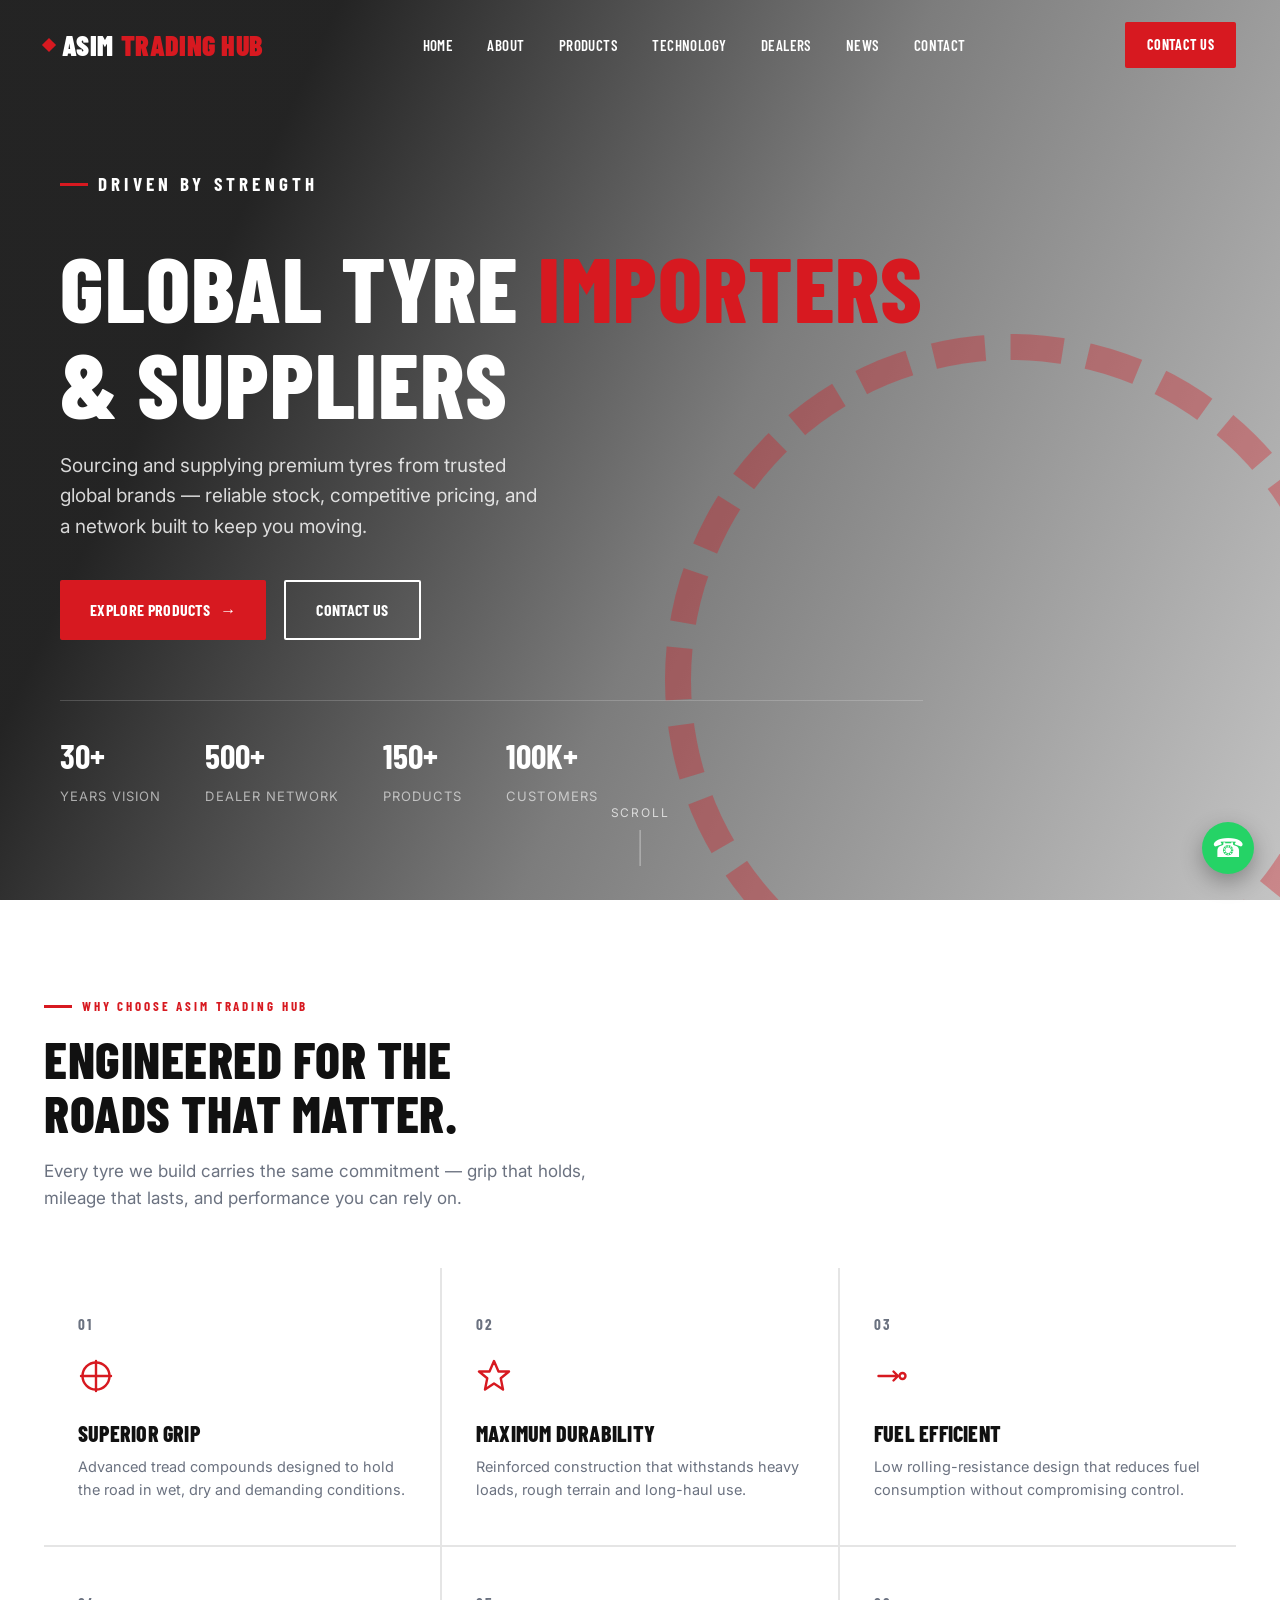
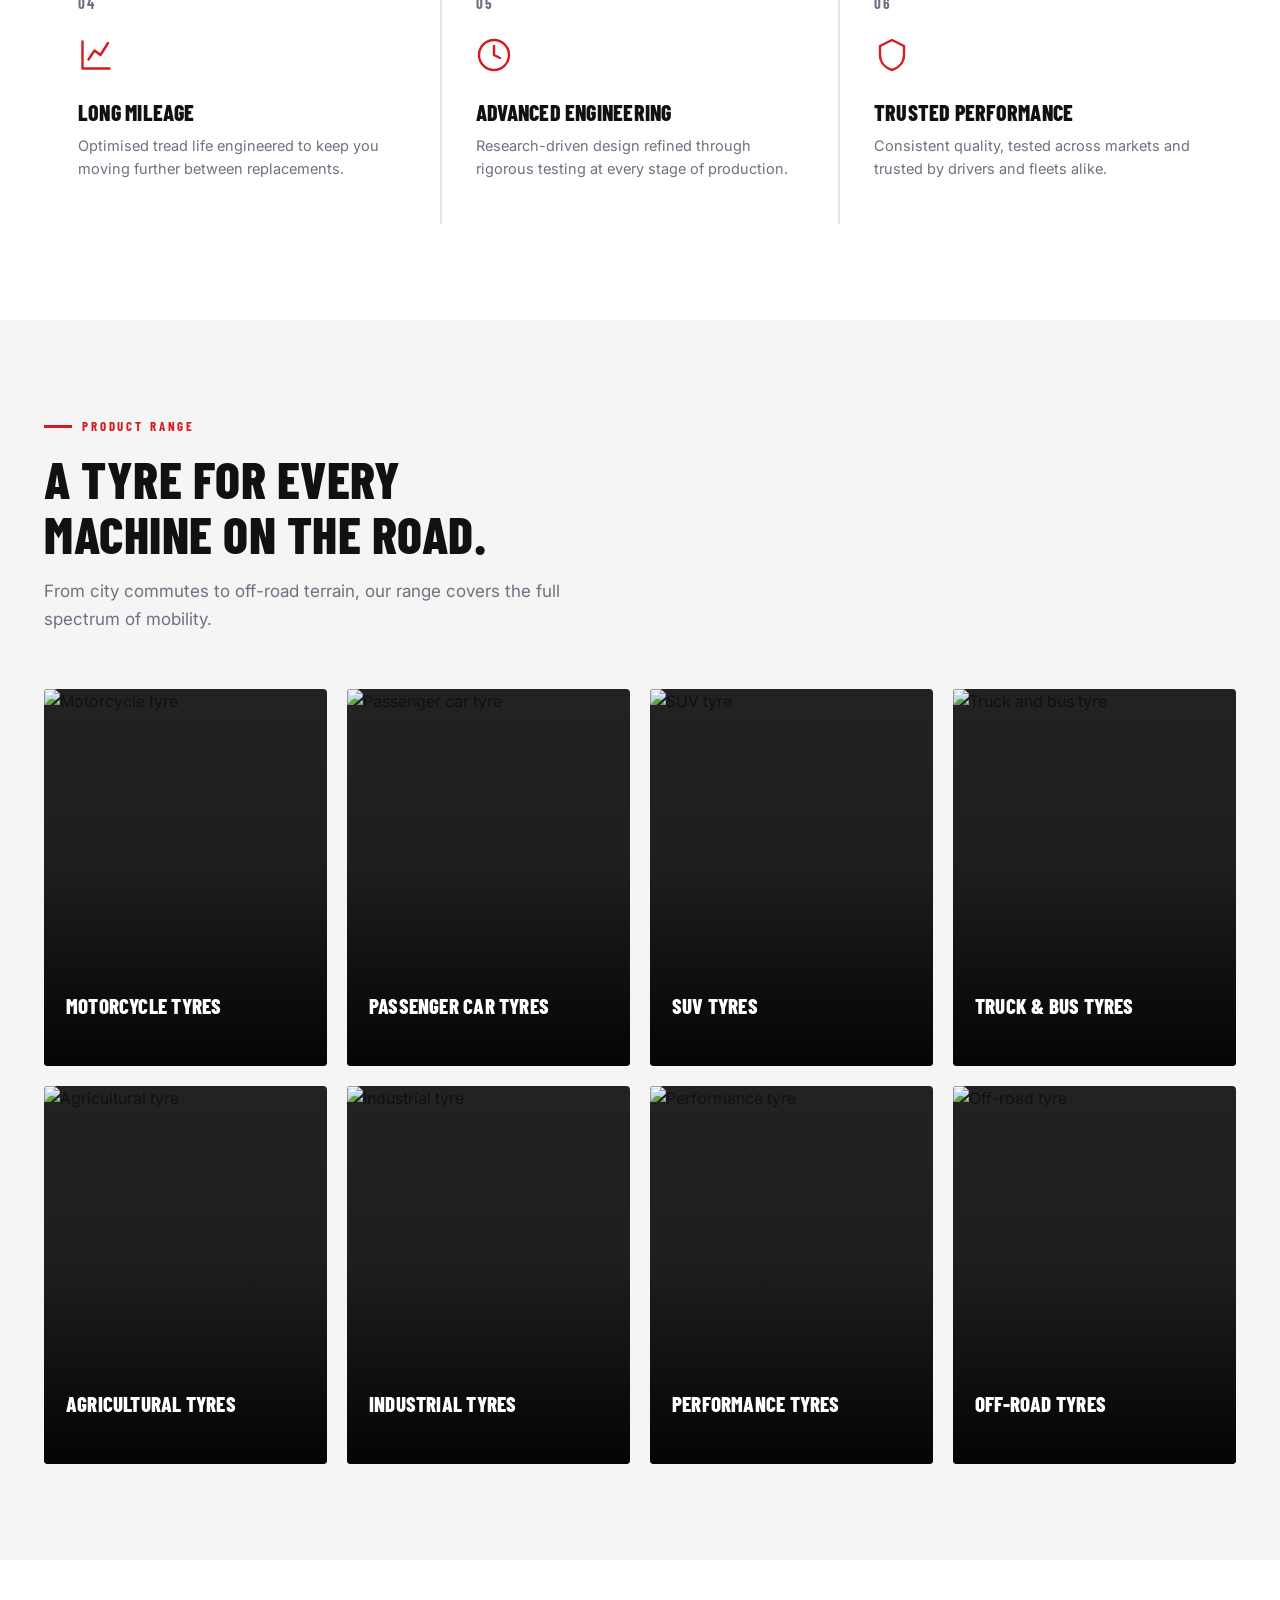
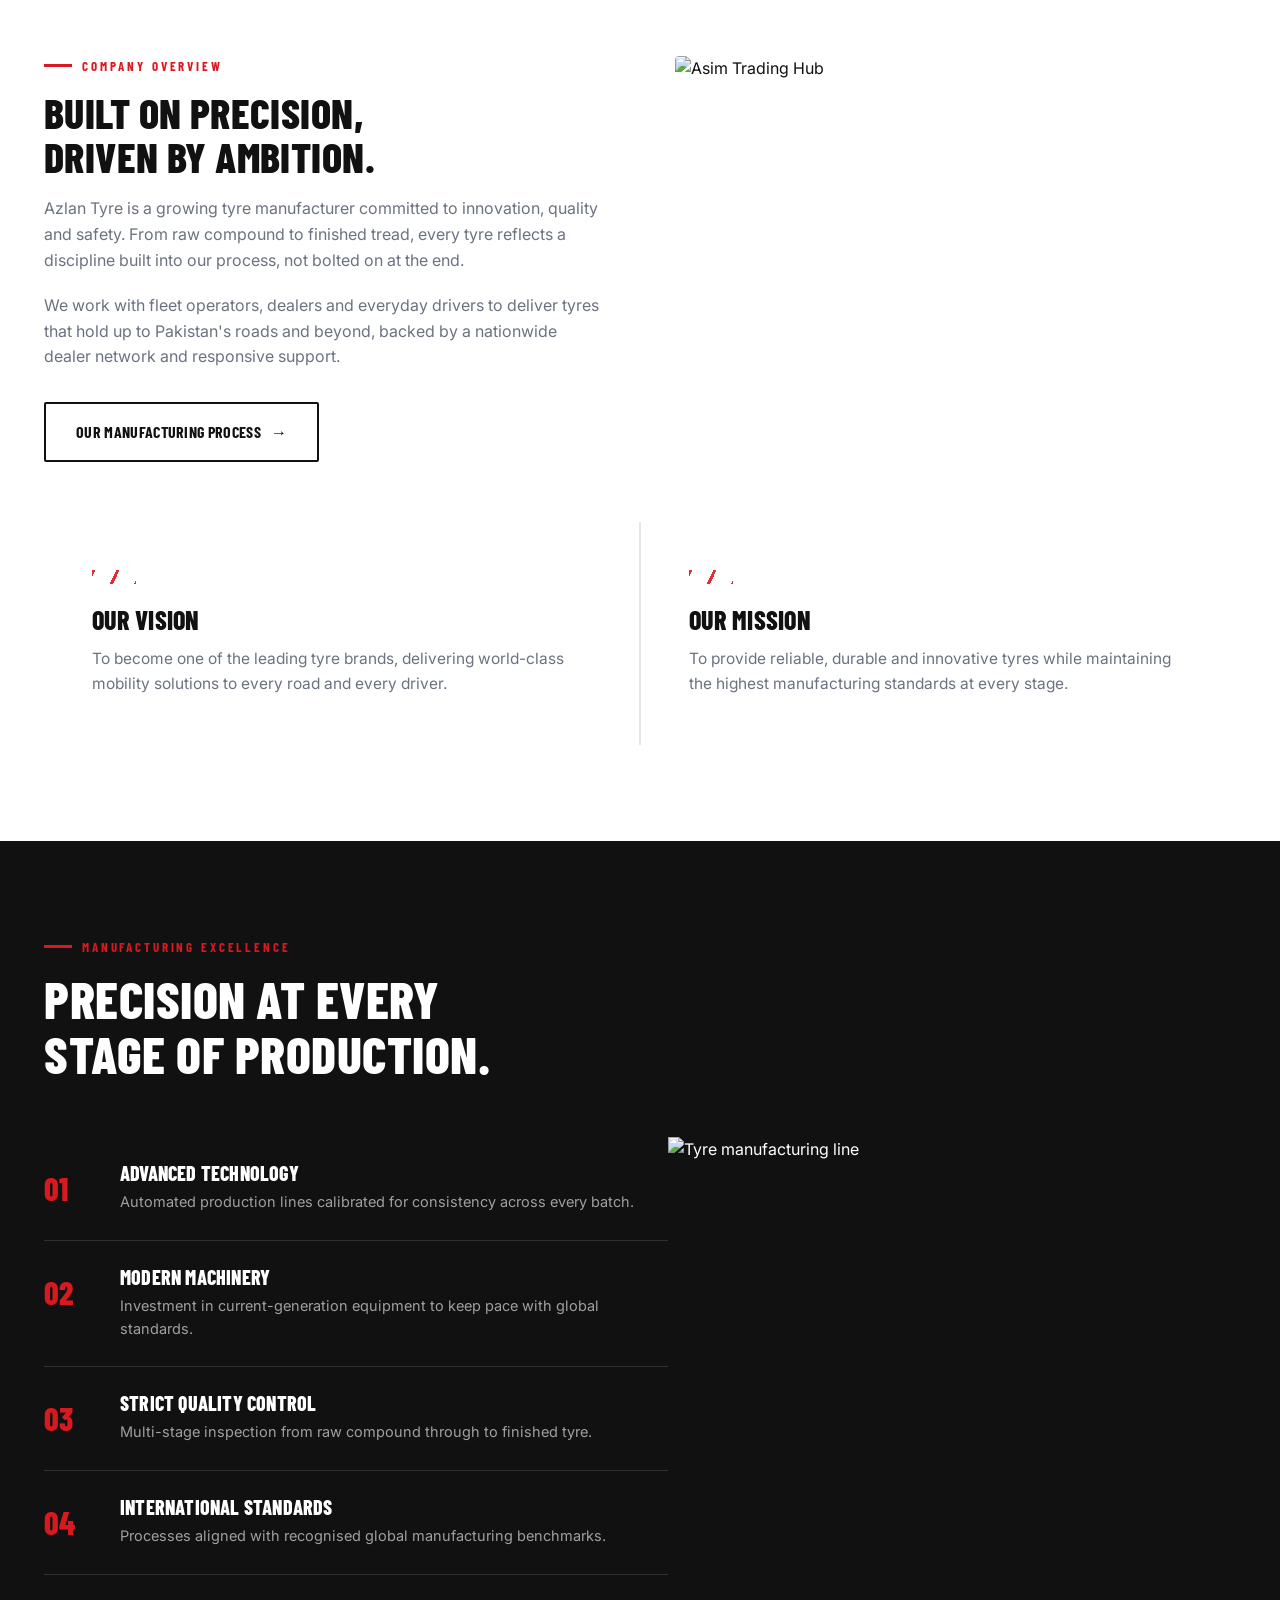
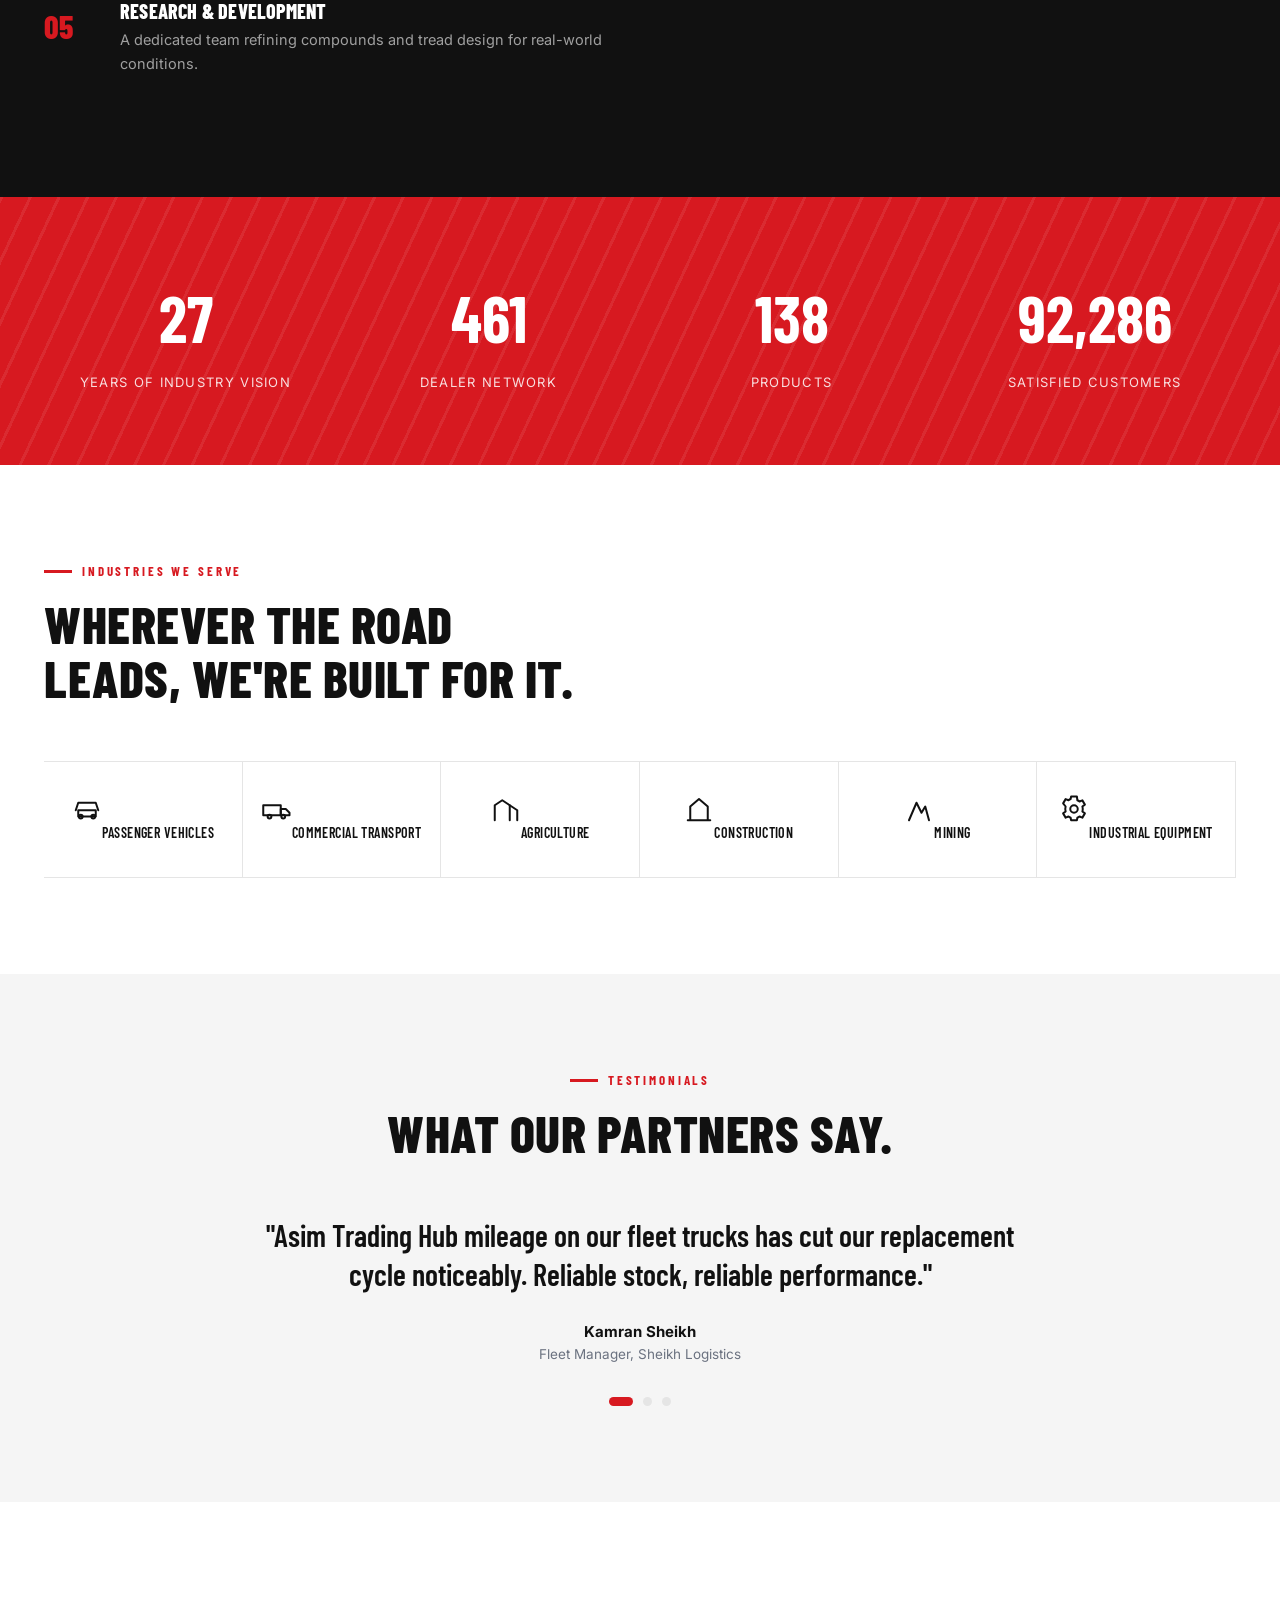
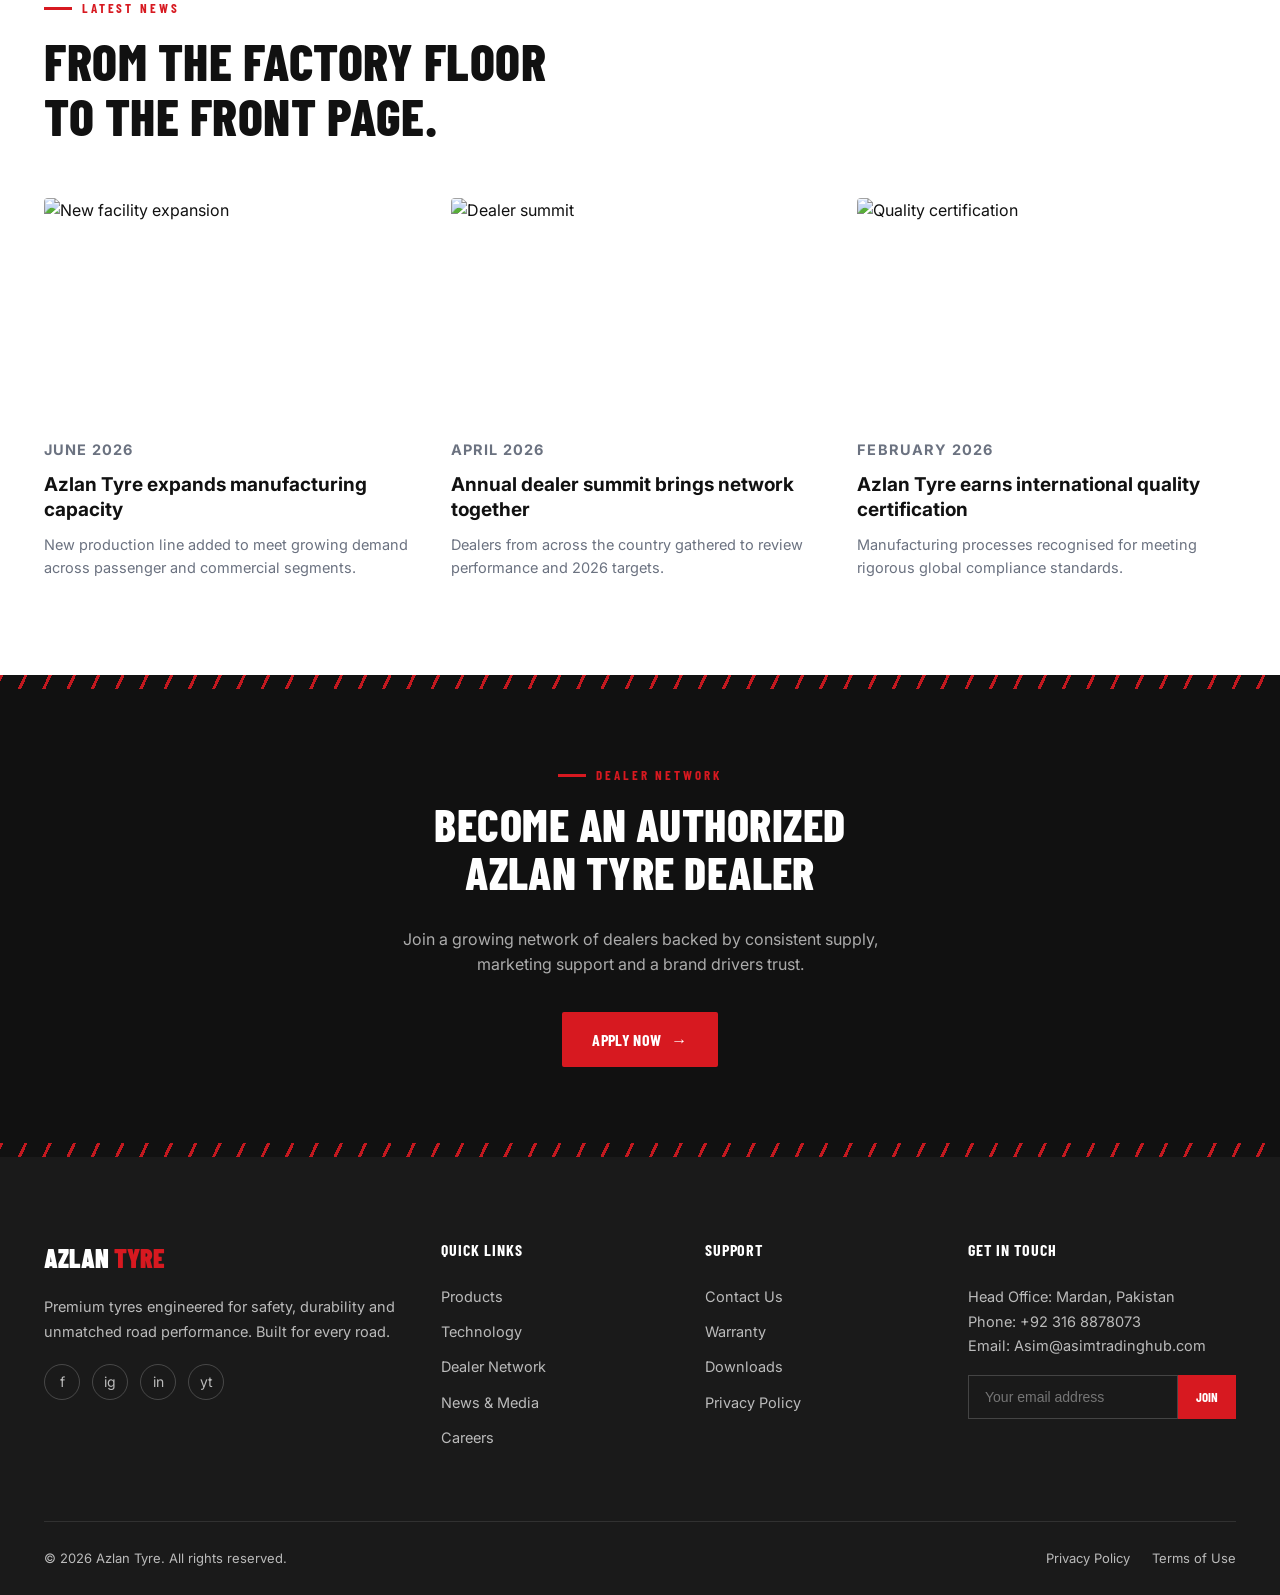
==== index.html @ 4518db7c "Add files via upload" ====
<!DOCTYPE html>
<html lang="en">
<head>
<meta charset="UTF-8">
<meta name="viewport" content="width=device-width, initial-scale=1.0">
<title>Asim Trading Hub| Driven by Strength</title>
<link rel="icon" href="data:image/svg+xml,<svg xmlns='http://www.w3.org/2000/svg' viewBox='0 0 100 100'><rect x='25' y='25' width='50' height='50' fill='%23D71920' transform='rotate(45 50 50)'/></svg>">
<meta name="description" content="Azlan Tyre — premium tyres engineered for safety, durability and unmatched road performance. Motorcycle, passenger car, SUV, truck, agricultural and industrial tyres, manufactured to international standards.">
<link rel="preconnect" href="https://fonts.googleapis.com">
<link rel="preconnect" href="https://fonts.gstatic.com" crossorigin>
<link href="https://fonts.googleapis.com/css2?family=Barlow+Condensed:wght@500;600;700;800;900&family=Inter:wght@400;500;600;700&display=swap" rel="stylesheet">
<link rel="stylesheet" href="style.css">
</head>
<body>

<!-- ================= HEADER ================= -->
<header id="site-header">
  <div class="container nav-inner">
    <a href="#home" class="logo"><span class="mark"></span>ASIM<span> TRADING HUB</span></a>
    <nav class="main-links" id="main-nav">
      <a href="#home">Home</a>
      <a href="#about">About</a>
      <a href="#products">Products</a>
      <a href="#technology">Technology</a>
      <a href="#dealers">Dealers</a>
      <a href="#news">News</a>
      <a href="contact.html">Contact</a>
    </nav>
    <div class="nav-cta">
      <a href="contact.html" class="btn btn-primary hide-mobile" style="padding:12px 22px;font-size:14px;">Contact Us</a>
      <div class="mobile-toggle" id="mobile-toggle"><span></span><span></span><span></span></div>
    </div>
  </div>
</header>

<!-- ================= HERO ================= -->
<section class="hero" id="home">
  <div class="container hero-content">
    <p class="eyebrow">Driven by Strength</p>
    <h1>Global Tyre <em>Importers</em><br>& Suppliers</h1>
    <p>Sourcing and supplying premium tyres from trusted global brands — reliable stock, competitive pricing, and a network built to keep you moving.</p>
    <div class="hero-btns">
      <a href="#products" class="btn btn-primary">Explore Products <span class="btn-arrow">→</span></a>
      <a href="contact.html" class="btn btn-outline">Contact Us</a>
    </div>
    <div class="hero-stats">
      <div class="hero-stat"><b>30+</b><span>Years Vision</span></div>
      <div class="hero-stat"><b>500+</b><span>Dealer Network</span></div>
      <div class="hero-stat"><b>150+</b><span>Products</span></div>
      <div class="hero-stat"><b>100K+</b><span>Customers</span></div>
    </div>
  </div>
  <div class="scroll-cue">Scroll</div>
</section>

<!-- ================= WHY CHOOSE ================= -->
<section class="section-pad" id="why">
  <div class="container">
    <p class="eyebrow">Why Choose Asim Trading Hub</p>
    <h2 class="section-title">Engineered for the<br>roads that matter.</h2>
    <p class="section-sub">Every tyre we build carries the same commitment — grip that holds, mileage that lasts, and performance you can rely on.</p>
    <div class="feature-grid">
      <div class="feature-card">
        <span class="feature-num">01</span>
        <svg viewBox="0 0 24 24" fill="none" stroke-width="1.6" stroke-linecap="round" stroke-linejoin="round"><path d="M12 2v20M2 12h20"/><circle cx="12" cy="12" r="9"/></svg>
        <h3>Superior Grip</h3>
        <p>Advanced tread compounds designed to hold the road in wet, dry and demanding conditions.</p>
      </div>
      <div class="feature-card">
        <span class="feature-num">02</span>
        <svg viewBox="0 0 24 24" fill="none" stroke-width="1.6" stroke-linecap="round" stroke-linejoin="round"><path d="M12 2l3 7h7l-5.5 4.5L18 21l-6-4-6 4 1.5-7.5L2 9h7z"/></svg>
        <h3>Maximum Durability</h3>
        <p>Reinforced construction that withstands heavy loads, rough terrain and long-haul use.</p>
      </div>
      <div class="feature-card">
        <span class="feature-num">03</span>
        <svg viewBox="0 0 24 24" fill="none" stroke-width="1.6" stroke-linecap="round" stroke-linejoin="round"><path d="M3 12h13l-3-3m3 3l-3 3"/><circle cx="19" cy="12" r="2"/></svg>
        <h3>Fuel Efficient</h3>
        <p>Low rolling-resistance design that reduces fuel consumption without compromising control.</p>
      </div>
      <div class="feature-card">
        <span class="feature-num">04</span>
        <svg viewBox="0 0 24 24" fill="none" stroke-width="1.6" stroke-linecap="round" stroke-linejoin="round"><path d="M3 3v18h18"/><path d="M7 15l4-6 4 3 5-8"/></svg>
        <h3>Long Mileage</h3>
        <p>Optimised tread life engineered to keep you moving further between replacements.</p>
      </div>
      <div class="feature-card">
        <span class="feature-num">05</span>
        <svg viewBox="0 0 24 24" fill="none" stroke-width="1.6" stroke-linecap="round" stroke-linejoin="round"><path d="M12 2a10 10 0 100 20 10 10 0 000-20z"/><path d="M12 6v6l4 2"/></svg>
        <h3>Advanced Engineering</h3>
        <p>Research-driven design refined through rigorous testing at every stage of production.</p>
      </div>
      <div class="feature-card">
        <span class="feature-num">06</span>
        <svg viewBox="0 0 24 24" fill="none" stroke-width="1.6" stroke-linecap="round" stroke-linejoin="round"><path d="M12 2l8 4v6c0 5-3.5 8.5-8 10-4.5-1.5-8-5-8-10V6z"/></svg>
        <h3>Trusted Performance</h3>
        <p>Consistent quality, tested across markets and trusted by drivers and fleets alike.</p>
      </div>
    </div>
  </div>
</section>

<!-- ================= PRODUCT CATEGORIES ================= -->
<section class="section-pad bg-light" id="products">
  <div class="container">
    <p class="eyebrow">Product Range</p>
    <h2 class="section-title">A tyre for every<br>machine on the road.</h2>
    <p class="section-sub">From city commutes to off-road terrain, our range covers the full spectrum of mobility.</p>
    <div class="cat-scroller">
      <div class="cat-card"><img src="https://images.unsplash.com/photo-1568772585407-9361f9bf3a87?q=80&w=800&auto=format&fit=crop" alt="Motorcycle tyre"><div class="cat-overlay"><h4>Motorcycle Tyres</h4><span class="cat-link">View Range →</span></div></div>
      <div class="cat-card"><img src="https://images.unsplash.com/photo-1449965408869-eaa3f722e40d?q=80&w=800&auto=format&fit=crop" alt="Passenger car tyre"><div class="cat-overlay"><h4>Passenger Car Tyres</h4><span class="cat-link">View Range →</span></div></div>
      <div class="cat-card"><img src="https://images.unsplash.com/photo-1519641471654-76ce0107ad1b?q=80&w=800&auto=format&fit=crop" alt="SUV tyre"><div class="cat-overlay"><h4>SUV Tyres</h4><span class="cat-link">View Range →</span></div></div>
      <div class="cat-card"><img src="https://images.unsplash.com/photo-1601584115197-04ecc0da31d7?q=80&w=800&auto=format&fit=crop" alt="Truck and bus tyre"><div class="cat-overlay"><h4>Truck &amp; Bus Tyres</h4><span class="cat-link">View Range →</span></div></div>
      <div class="cat-card"><img src="https://images.unsplash.com/photo-1500937386664-56d1dfef3854?q=80&w=800&auto=format&fit=crop" alt="Agricultural tyre"><div class="cat-overlay"><h4>Agricultural Tyres</h4><span class="cat-link">View Range →</span></div></div>
      <div class="cat-card"><img src="https://images.unsplash.com/photo-1565043666747-69f6646db940?q=80&w=800&auto=format&fit=crop" alt="Industrial tyre"><div class="cat-overlay"><h4>Industrial Tyres</h4><span class="cat-link">View Range →</span></div></div>
      <div class="cat-card"><img src="https://images.unsplash.com/photo-1503376780353-7e6692767b70?q=80&w=800&auto=format&fit=crop" alt="Performance tyre"><div class="cat-overlay"><h4>Performance Tyres</h4><span class="cat-link">View Range →</span></div></div>
      <div class="cat-card"><img src="https://images.unsplash.com/photo-1533473359331-0135ef1b58bf?q=80&w=800&auto=format&fit=crop" alt="Off-road tyre"><div class="cat-overlay"><h4>Off-Road Tyres</h4><span class="cat-link">View Range →</span></div></div>
    </div>
  </div>
</section>

<!-- ================= COMPANY OVERVIEW ================= -->
<section class="section-pad" id="about">
  <div class="container split">
    <div>
      <p class="eyebrow">Company Overview</p>
      <h2 class="section-title" style="font-size:clamp(28px,3.6vw,42px);">Built on precision,<br>driven by ambition.</h2>
      <p style="color:var(--gray-mid);font-size:16px;margin-bottom:20px;">Azlan Tyre is a growing tyre manufacturer committed to innovation, quality and safety. From raw compound to finished tread, every tyre reflects a discipline built into our process, not bolted on at the end.</p>
      <p style="color:var(--gray-mid);font-size:16px;margin-bottom:32px;">We work with fleet operators, dealers and everyday drivers to deliver tyres that hold up to Pakistan's roads and beyond, backed by a nationwide dealer network and responsive support.</p>
      <a href="#technology" class="btn btn-outline-dark">Our Manufacturing Process <span class="btn-arrow">→</span></a>
    </div>
    <img src="assets/overview-image.png" alt="Asim Trading Hub">
  </div>

  <div class="container">
    <div class="vm-grid">
      <div class="vm-card">
        <div class="tread"></div>
        <h3>Our Vision</h3>
        <p>To become one of the leading tyre brands, delivering world-class mobility solutions to every road and every driver.</p>
      </div>
      <div class="vm-card">
        <div class="tread"></div>
        <h3>Our Mission</h3>
        <p>To provide reliable, durable and innovative tyres while maintaining the highest manufacturing standards at every stage.</p>
      </div>
    </div>
  </div>
</section>

<!-- ================= MANUFACTURING EXCELLENCE ================= -->
<section class="section-pad bg-black" id="technology">
  <div class="container">
    <p class="eyebrow">Manufacturing Excellence</p>
    <h2 class="section-title" style="color:var(--white);">Precision at every<br>stage of production.</h2>
  </div>
  <div class="container mfg-grid">
    <div class="mfg-list">
      <div class="mfg-item"><span class="num">01</span><div><h4>Advanced Technology</h4><p>Automated production lines calibrated for consistency across every batch.</p></div></div>
      <div class="mfg-item"><span class="num">02</span><div><h4>Modern Machinery</h4><p>Investment in current-generation equipment to keep pace with global standards.</p></div></div>
      <div class="mfg-item"><span class="num">03</span><div><h4>Strict Quality Control</h4><p>Multi-stage inspection from raw compound through to finished tyre.</p></div></div>
      <div class="mfg-item"><span class="num">04</span><div><h4>International Standards</h4><p>Processes aligned with recognised global manufacturing benchmarks.</p></div></div>
      <div class="mfg-item" style="border-bottom:none;"><span class="num">05</span><div><h4>Research &amp; Development</h4><p>A dedicated team refining compounds and tread design for real-world conditions.</p></div></div>
    </div>
    <div class="mfg-img"><img src="https://images.unsplash.com/photo-1565043589221-1a6fd9ae45c7?q=80&w=1200&auto=format&fit=crop" alt="Tyre manufacturing line"></div>
  </div>
</section>

<!-- ================= STATS ================= -->
<section class="stats-band">
  <div class="container stats-grid">
    <div class="stat-item"><b data-count="30">0</b><span>Years of Industry Vision</span></div>
    <div class="stat-item"><b data-count="500">0</b><span>Dealer Network</span></div>
    <div class="stat-item"><b data-count="150">0</b><span>Products</span></div>
    <div class="stat-item"><b data-count="100000">0</b><span>Satisfied Customers</span></div>
  </div>
</section>

<!-- ================= INDUSTRIES ================= -->
<section class="section-pad">
  <div class="container">
    <p class="eyebrow">Industries We Serve</p>
    <h2 class="section-title">Wherever the road<br>leads, we're built for it.</h2>
    <div class="industries-row">
      <div class="industry-item"><svg viewBox="0 0 24 24" fill="none" stroke-width="1.6" stroke-linecap="round" stroke-linejoin="round"><path d="M3 13l2-6h14l2 6M5 13h14v5H5z"/><circle cx="7" cy="18" r="1.5"/><circle cx="17" cy="18" r="1.5"/></svg><span>Passenger Vehicles</span></div>
      <div class="industry-item"><svg viewBox="0 0 24 24" fill="none" stroke-width="1.6" stroke-linecap="round" stroke-linejoin="round"><rect x="1" y="9" width="14" height="8"/><path d="M15 12h4l3 3v2h-7z"/><circle cx="6" cy="18" r="1.5"/><circle cx="17" cy="18" r="1.5"/></svg><span>Commercial Transport</span></div>
      <div class="industry-item"><svg viewBox="0 0 24 24" fill="none" stroke-width="1.6" stroke-linecap="round" stroke-linejoin="round"><path d="M3 21V9l6-4 6 4v12"/><path d="M21 21V13l-6-4"/></svg><span>Agriculture</span></div>
      <div class="industry-item"><svg viewBox="0 0 24 24" fill="none" stroke-width="1.6" stroke-linecap="round" stroke-linejoin="round"><path d="M3 21h18M5 21V10l7-6 7 6v11"/></svg><span>Construction</span></div>
      <div class="industry-item"><svg viewBox="0 0 24 24" fill="none" stroke-width="1.6" stroke-linecap="round" stroke-linejoin="round"><path d="M4 21l6-14 4 8 3-5 3 11"/></svg><span>Mining</span></div>
      <div class="industry-item"><svg viewBox="0 0 24 24" fill="none" stroke-width="1.6" stroke-linecap="round" stroke-linejoin="round"><circle cx="12" cy="12" r="3"/><path d="M19 12a7 7 0 00-.3-2l2-1.5-2-3.4-2.3.9a7 7 0 00-1.7-1L14.3 2H9.7l-.4 2a7 7 0 00-1.7 1l-2.3-.9-2 3.4L5.3 10a7 7 0 000 4l-2 1.5 2 3.4 2.3-.9a7 7 0 001.7 1l.4 2h4.6l.4-2a7 7 0 001.7-1l2.3.9 2-3.4-2-1.5c.2-.6.3-1.3.3-2z"/></svg><span>Industrial Equipment</span></div>
    </div>
  </div>
</section>

<!-- ================= TESTIMONIALS ================= -->
<section class="section-pad bg-light">
  <div class="container">
    <p class="eyebrow" style="justify-content:center;">Testimonials</p>
    <h2 class="section-title" style="text-align:center;">What our partners say.</h2>
    <div class="testi-wrap">
      <div class="testi-slide active">
        <p class="testi-quote">"Asim Trading Hub mileage on our fleet trucks has cut our replacement cycle noticeably. Reliable stock, reliable performance."</p>
        <p class="testi-name">Kamran Sheikh</p><p class="testi-role">Fleet Manager, Sheikh Logistics</p>
      </div>
      <div class="testi-slide">
        <p class="testi-quote">"As a dealer, the consistency batch to batch is what keeps our customers coming back. Support from the team has been excellent."</p>
        <p class="testi-name">Ayesha Malik</p><p class="testi-role">Authorized Dealer, Lahore</p>
      </div>
      <div class="testi-slide">
        <p class="testi-quote">"Grip in the monsoon season made the difference. We switched our whole taxi fleet to Azlan Tyre this year."</p>
        <p class="testi-name">Farhan Qureshi</p><p class="testi-role">Operations Head, City Cabs</p>
      </div>
      <div class="testi-dots">
        <span class="testi-dot active" data-i="0"></span>
        <span class="testi-dot" data-i="1"></span>
        <span class="testi-dot" data-i="2"></span>
      </div>
    </div>
  </div>
</section>

<!-- ================= NEWS ================= -->
<section class="section-pad" id="news">
  <div class="container">
    <p class="eyebrow">Latest News</p>
    <h2 class="section-title">From the factory floor<br>to the front page.</h2>
    <div class="news-grid">
      <div class="news-card">
        <img src="https://images.unsplash.com/photo-1581092160607-ee22621dd758?q=80&w=800&auto=format&fit=crop" alt="New facility expansion">
        <p class="news-date">June 2026</p>
        <h4>Azlan Tyre expands manufacturing capacity</h4>
        <p>New production line added to meet growing demand across passenger and commercial segments.</p>
      </div>
      <div class="news-card">
        <img src="https://images.unsplash.com/photo-1494412651409-8963ce7935a7?q=80&w=800&auto=format&fit=crop" alt="Dealer summit">
        <p class="news-date">April 2026</p>
        <h4>Annual dealer summit brings network together</h4>
        <p>Dealers from across the country gathered to review performance and 2026 targets.</p>
      </div>
      <div class="news-card">
        <img src="https://images.unsplash.com/photo-1617886322168-72b886573c35?q=80&w=800&auto=format&fit=crop" alt="Quality certification">
        <p class="news-date">February 2026</p>
        <h4>Azlan Tyre earns international quality certification</h4>
        <p>Manufacturing processes recognised for meeting rigorous global compliance standards.</p>
      </div>
    </div>
  </div>
</section>

<!-- ================= DEALER CTA ================= -->
<section class="dealer-cta" id="dealers">
  <div class="tread" style="position:absolute;top:0;left:0;"></div>
  <div class="container">
    <p class="eyebrow">Dealer Network</p>
    <h2>Become an Authorized<br>Azlan Tyre Dealer</h2>
    <p style="color:rgba(255,255,255,0.65);max-width:520px;margin:0 auto 34px;">Join a growing network of dealers backed by consistent supply, marketing support and a brand drivers trust.</p>
    <a href="apply-now.html" class="btn btn-primary">Apply Now <span class="btn-arrow">→</span></a>
  </div>
  <div class="tread" style="position:absolute;bottom:0;left:0;"></div>
</section>

<!-- ================= FOOTER ================= -->
<footer id="contact">
  <div class="container">
    <div class="footer-grid">
      <div class="footer-col">
        <div class="footer-logo">AZLAN<span> TYRE</span></div>
        <p>Premium tyres engineered for safety, durability and unmatched road performance. Built for every road.</p>
        <div class="social-row">
          <a href="#" aria-label="Facebook">f</a>
          <a href="#" aria-label="Instagram">ig</a>
          <a href="#" aria-label="LinkedIn">in</a>
          <a href="#" aria-label="YouTube">yt</a>
        </div>
      </div>
      <div class="footer-col">
        <h5>Quick Links</h5>
        <ul>
          <li><a href="#products">Products</a></li>
          <li><a href="#technology">Technology</a></li>
          <li><a href="#dealers">Dealer Network</a></li>
          <li><a href="#news">News &amp; Media</a></li>
          <li><a href="#">Careers</a></li>
        </ul>
      </div>
      <div class="footer-col">
        <h5>Support</h5>
        <ul>
          <li><a href="contact.html">Contact Us</a></li>
          <li><a href="#">Warranty</a></li>
          <li><a href="#">Downloads</a></li>
          <li><a href="#">Privacy Policy</a></li>
        </ul>
      </div>
      <div class="footer-col">
        <h5>Get In Touch</h5>
        <p>Head Office: Mardan, Pakistan</p>
        <p>Phone: +92 316 8878073</p>
        <p>Email: Asim@asimtradinghub.com</p>
        <div class="newsletter">
          <input type="email" placeholder="Your email address" aria-label="Newsletter email">
          <button>Join</button>
        </div>
      </div>
    </div>
    <div class="footer-bottom">
      <p>&copy; 2026 Azlan Tyre. All rights reserved.</p>
      <div class="footer-bottom-links">
        <a href="#">Privacy Policy</a>
        <a href="#">Terms of Use</a>
      </div>
    </div>
  </div>
</footer>

<!-- Floating buttons -->
<a href="https://wa.me/923179898769" target="_blank" rel="noopener" class="float-btn" id="whatsapp-btn" aria-label="Chat on WhatsApp">☎</a>
<button class="float-btn" id="top-btn" aria-label="Back to top">↑</button>

<script>
  // Sticky header
  const header = document.getElementById('site-header');
  const topBtn = document.getElementById('top-btn');
  window.addEventListener('scroll', () => {
    const y = window.scrollY;
    header.classList.toggle('scrolled', y > 40);
    topBtn.classList.toggle('show', y > 500);
  });
  topBtn.addEventListener('click', () => window.scrollTo({top:0, behavior:'smooth'}));

  // Mobile nav toggle
  const toggle = document.getElementById('mobile-toggle');
  const nav = document.getElementById('main-nav');
  toggle.addEventListener('click', () => {
    nav.classList.toggle('open');
  });
  nav.querySelectorAll('a').forEach(a => a.addEventListener('click', () => nav.classList.remove('open')));

  // Animated counters
  const counters = document.querySelectorAll('[data-count]');
  let counted = false;
  function runCounters(){
    if(counted) return;
    counted = true;
    counters.forEach(el => {
      const target = parseInt(el.dataset.count, 10);
      const duration = 1600;
      const start = performance.now();
      function tick(now){
        const p = Math.min((now - start) / duration, 1);
        const eased = 1 - Math.pow(1 - p, 3);
        const val = Math.floor(eased * target);
        el.textContent = target >= 1000 ? val.toLocaleString() + (p>=1 ? '+' : '') : val + (p>=1 ? '+' : '');
        if(p < 1) requestAnimationFrame(tick);
      }
      requestAnimationFrame(tick);
    });
  }
  const statsBand = document.querySelector('.stats-band');
  if(statsBand){
    const io = new IntersectionObserver((entries) => {
      entries.forEach(e => { if(e.isIntersecting) runCounters(); });
    }, {threshold:0.4});
    io.observe(statsBand);
  }

  // Testimonial slider
  const slides = document.querySelectorAll('.testi-slide');
  const dots = document.querySelectorAll('.testi-dot');
  let idx = 0;
  function showSlide(i){
    slides.forEach(s => s.classList.remove('active'));
    dots.forEach(d => d.classList.remove('active'));
    slides[i].classList.add('active');
    dots[i].classList.add('active');
    idx = i;
  }
  dots.forEach(d => d.addEventListener('click', () => showSlide(parseInt(d.dataset.i))));
  setInterval(() => showSlide((idx + 1) % slides.length), 5500);

  // Scroll-reveal for cards
  const revealTargets = document.querySelectorAll('.feature-card, .cat-card, .news-card, .vm-card, .industry-item');
  const revealIO = new IntersectionObserver((entries) => {
    entries.forEach(e => {
      if(e.isIntersecting){
        e.target.style.opacity = 1;
        e.target.style.transform = 'translateY(0)';
        revealIO.unobserve(e.target);
      }
    });
  }, {threshold:0.15});
  revealTargets.forEach(el => {
    el.style.opacity = 0;
    el.style.transform = 'translateY(18px)';
    el.style.transition = 'opacity .6s var(--ease), transform .6s var(--ease)';
    revealIO.observe(el);
  });
</script>
</body>
</html>
---- style.css ----
:root{
    --red:#D71920;
    --red-dark:#8F0E13;
    --black:#111111;
    --black-soft:#1A1A1A;
    --white:#FFFFFF;
    --gray-light:#F5F5F5;
    --gray-mid:#6B7280;
    --gray-line:#E5E5E5;
    --font-head:'Barlow Condensed', sans-serif;
    --font-body:'Inter', sans-serif;
    --ease:cubic-bezier(.22,.9,.32,1);
  }
  *{margin:0;padding:0;box-sizing:border-box;}
  html{scroll-behavior:smooth;}
  body{
    font-family:var(--font-body);
    color:var(--black);
    background:var(--white);
    line-height:1.6;
    overflow-x:hidden;
  }
  img{max-width:100%;display:block;}
  a{text-decoration:none;color:inherit;}
  ul{list-style:none;}
  button{font-family:inherit;cursor:pointer;border:none;background:none;}
.container{max-width:1240px;
    margin:0 auto;
    padding:0 24px;
}

  h1,h2,h3,h4{font-family:var(--font-head);font-weight:800;text-transform:uppercase;letter-spacing:0.01em;line-height:1.05;}
  @media (m) {
    
  } 
  .eyebrow{
    font-family:var(--font-head);
    font-weight:700;
    letter-spacing:0.22em;
    text-transform:uppercase;
    font-size:13px;
    color:var(--red);
    display:flex;
    align-items:center;
    gap:10px;
    margin-bottom:14px;
  }
  .eyebrow::before{
    content:"";
    width:28px;height:3px;
    background:var(--red);
    display:inline-block;
  }
  .section-title{font-size:clamp(32px,4.2vw,52px);margin-bottom:18px;}
  .section-sub{color:var(--gray-mid);font-size:17px;max-width:560px;}
  .section-pad{padding:96px 0;}
  .bg-black{background:var(--black);color:var(--white);}
  .bg-light{background:var(--gray-light);}
  .btn{
    display:inline-flex;align-items:center;gap:10px;
    font-family:var(--font-head);
    font-weight:700;font-size:16px;letter-spacing:0.02em;
    text-transform:uppercase;
    padding:15px 30px;
    border-radius:2px;
    transition:all .35s var(--ease);
    white-space:nowrap;
  }
  .btn-primary{background:var(--red);color:var(--white);}
  .btn-primary:hover{background:var(--red-dark);transform:translateY(-2px);}
  .btn-outline{border:2px solid var(--white);color:var(--white);}
  .btn-outline:hover{background:var(--white);color:var(--black);transform:translateY(-2px);}
  .btn-outline-dark{border:2px solid var(--black);color:var(--black);}
  .btn-outline-dark:hover{background:var(--black);color:var(--white);}
  .btn-arrow{transition:transform .3s var(--ease);}
  .btn:hover .btn-arrow{transform:translateX(4px);}

  /* Tread motif — signature element: repeating chevron groove used as dividers & accents */
  .tread{
    height:14px;
    width:100%;
    background-image: repeating-linear-gradient(115deg, var(--red) 0 3px, transparent 3px 22px);
    opacity:0.9;
  }
  .tread-dark{background-image: repeating-linear-gradient(115deg, var(--black) 0 3px, transparent 3px 22px);}
  .tread-vert{
    width:6px;height:100%;
    background-image: repeating-linear-gradient(20deg, var(--red) 0 3px, transparent 3px 18px);
  }

  /* ===== NAV ===== */
  header{
    position:fixed;top:0;left:0;right:0;z-index:1000;
    background:rgba(17,17,17,0.0);
    transition:background .4s var(--ease), box-shadow .4s var(--ease), padding .3s var(--ease);
    padding:22px 0;
  }
  header.scrolled{
    background:rgba(17,17,17,0.96);
    backdrop-filter:blur(10px);
    box-shadow:0 8px 24px rgba(0,0,0,0.25);
    padding:12px 0;
  }
  .nav-inner{display:flex;align-items:center;justify-content:space-between;}
  .logo{
    font-family:var(--font-head);
    font-weight:900;font-size:28px;color:var(--white);
    letter-spacing:0.01em;
    display:flex;align-items:center;gap:8px;
  }
  .logo span{color:var(--red);}
  .logo .mark{
    width:10px;height:10px;background:var(--red);
    display:inline-block;transform:rotate(45deg);
  }
  nav.main-links{display:flex;gap:34px;align-items:center;}
  nav.main-links a{
    color:var(--white);
    font-family:var(--font-head);
    font-weight:600;
    font-size:15px;
    letter-spacing:0.03em;
    text-transform:uppercase;
    position:relative;
    padding:6px 0;
  }
  nav.main-links a::after{
    content:"";position:absolute;left:0;bottom:0;height:2px;width:0;
    background:var(--red);transition:width .3s var(--ease);
  }
  nav.main-links a:hover::after{width:100%;}
  .nav-cta{display:flex;align-items:center;gap:18px;}
  .nav-icon-btn{color:var(--white);font-size:18px;opacity:0.85;transition:opacity .2s;}
  .nav-icon-btn:hover{opacity:1;}
  .mobile-toggle{display:none;flex-direction:column;gap:5px;cursor:pointer;z-index:1100;}
  .mobile-toggle span{width:26px;height:2px;background:var(--white);transition:.3s;}

  /* ===== HERO ===== */
  .hero{
    position:relative;min-height:100vh;
    display:flex;align-items:center;
    background:
      linear-gradient(115deg, rgba(17,17,17,0.92) 20%, rgba(17,17,17,0.55) 55%, rgba(17,17,17,0.25) 100%),
      url('https://images.unsplash.com/photo-1580414057403-c5f451f30e1c?q=80&w=2000&auto=format&fit=crop') center/cover no-repeat;
    color:var(--white);
    overflow:hidden;
  }
  .hero::after{
    content:"";position:absolute;right:-6%;bottom:-14%;
    width:640px;height:640px;border-radius:50%;
    border:26px dashed rgba(215,25,32,0.35);
    animation:spin 40s linear infinite;
  }
  @keyframes spin{to{transform:rotate(360deg);}}
  /* Keep your base mobile styles unchanged */
.hero-content {
  position: relative;
  z-index: 2;
  max-width: 680px;
  padding-top: 78px;
}

/* Apply changes ONLY for desktop and laptop screens */
@media (min-width: 1024px) {
  .hero-content {
    margin-left: 60px;       /* Removes auto centering on desktop */
    margin-right: auto;   /* Keeps content aligned to the left side */
    padding-left: 40px;   /* Adjust space from the left viewport edge */
    text-align: left;
  }

  /* Optional: Ensure the parent container allows full-left alignment */
  .hero .container {
    max-width: 100%;
    padding-left: 60px;
  }
}
  .hero-content .eyebrow{color:var(--white);}
  .hero-content .eyebrow::before{background:var(--red);}
  .hero h1{
    font-size:clamp(48px,7.4vw,92px);
    margin-bottom:20px;
  }
  .hero h1 em{font-style:normal;color:var(--red);}
  @media (max-width:1024px) {

.hero p{
  font-size:19px;color:rgba(255,255,255,0.82);
  max-width:480px;margin-bottom:20px;
}
  }    
  .hero p{
    font-size:19px;color:rgba(255,255,255,0.82);
    max-width:480px;margin-bottom:38px;
  }
  .hero-btns{display:flex;gap:18px;flex-wrap:wrap;margin-bottom:60px;}
  /* Styles apply ONLY to screens wider than 768px (Laptops & Desktops) */
@media (min-width: 769px) {
  .hero-btns {
    display: flex;
    gap: 18px;
    flex-wrap: wrap;
    margin-bottom: 60px;
    justify-content: flex-start; /* Aligns buttons to the left */
  }
  
  .hero-content {
    margin-left: 0; /* Keeps content pushed to the left edge */
  }
}
  .hero-stats{display:flex;gap:44px;flex-wrap:wrap;border-top:1px solid rgba(255,255,255,0.18);padding-top:28px;}
  @media (max-width: 1024px) {
  /* Make the stats container a balanced 2x2 grid */
  .hero-stats {
    display: grid;
    grid-template-columns: repeat(2, 1fr);
    gap: 20px 16px;
    padding-top: 20px;
    margin-bottom: 70px; /* Leaves room for the scroll cue at the bottom */
  }

  /* Scale down numbers so they don't overlap on smaller screens */
  .hero-stat b {
    font-size: 24px;
    line-height: 1.1;
  }

  /* Scale down label text */
  .hero-stat span {
    font-size: 11px;
    letter-spacing: 0.05em;
  }

}
  .hero-stat b{font-family:var(--font-head);font-size:34px;display:block;color:var(--white);}
  .hero-stat span{font-size:13px;color:rgba(255,255,255,0.6);text-transform:uppercase;letter-spacing:0.08em;}
  .scroll-cue{
    position:absolute;bottom:34px;left:50%;transform:translateX(-50%);
    z-index:2;color:rgba(255,255,255,0.7);font-size:12px;
    display:flex;flex-direction:column;align-items:center;gap:8px;
    letter-spacing:0.15em;text-transform:uppercase;
  }
  .scroll-cue::after{
    content:"";width:1px;height:36px;background:rgba(255,255,255,0.5);
    animation:scrollDown 2s infinite;
  }
  @media (max-width:1024px) {
    
  /* Restyle and position the SCROLL cue cleanly at the bottom center */
  .scroll-cue {
    position: absolute;
    bottom: 16px;
    left: 50%;
    transform: translateX(-50%);
    font-size: 10px;
    letter-spacing: 0.2em;
    color: rgba(255, 255, 255, 0.7);
    z-index: 10;
    pointer-events: none;
  }

  /* Compact animated line indicator */
  .scroll-cue::after {
    height: 24px;
    margin-top: 4px;
  }
}
  @keyframes scrollDown{0%{transform:scaleY(0);transform-origin:top;}50%{transform:scaleY(1);transform-origin:top;}51%{transform-origin:bottom;}100%{transform:scaleY(0);transform-origin:bottom;}}

  /* ===== WHY CHOOSE ===== */
  .feature-grid{
    display:grid;grid-template-columns:repeat(3,1fr);gap:2px;
    margin-top:56px;background:var(--gray-line);
  }
  .feature-card{
    background:var(--white);padding:44px 34px;
    transition:background .35s var(--ease), transform .35s var(--ease);
    position:relative;
  }
  .feature-card:hover{background:var(--black);color:var(--white);transform:translateY(-4px);}
  .feature-card:hover .feature-num{color:var(--red);}
  .feature-num{
    font-family:var(--font-head);font-size:15px;font-weight:700;color:var(--gray-mid);
    letter-spacing:0.1em;margin-bottom:22px;display:block;
  }
  .feature-card svg{width:36px;height:36px;stroke:var(--red);margin-bottom:20px;}
  .feature-card h3{font-size:22px;margin-bottom:10px;letter-spacing:0.01em;}
  .feature-card p{font-size:14.5px;color:var(--gray-mid);}
  .feature-card:hover p{color:rgba(255,255,255,0.7);}

  /* ===== PRODUCT CATEGORIES ===== */
  .cat-scroller{
    display:grid;grid-template-columns:repeat(4,1fr);gap:20px;margin-top:56px;
  }
  .cat-card{
    position:relative;border-radius:4px;overflow:hidden;aspect-ratio:3/4;
    background:#222;
  }
  .cat-card img{width:100%;height:100%;object-fit:cover;transition:transform .6s var(--ease);}
  .cat-card:hover img{transform:scale(1.08);}
  .cat-overlay{
    position:absolute;inset:0;
    background:linear-gradient(0deg, rgba(0,0,0,0.88) 0%, rgba(0,0,0,0.1) 55%, rgba(0,0,0,0) 100%);
    display:flex;flex-direction:column;justify-content:flex-end;padding:22px;
  }
  .cat-overlay h4{color:var(--white);font-size:21px;margin-bottom:6px;}
  .cat-overlay .cat-link{
    color:var(--red);font-size:13px;font-weight:700;text-transform:uppercase;letter-spacing:0.08em;
    display:flex;align-items:center;gap:6px;opacity:0;transform:translateY(6px);
    transition:all .35s var(--ease);
  }
  .cat-card:hover .cat-link{opacity:1;transform:translateY(0);}

  /* ===== OVERVIEW / VISION / MISSION ===== */
  .split{display:grid;grid-template-columns:1fr 1fr;gap:70px;align-items:center;}
  .split img{border-radius:4px;width:102%;height:405px;object-fit:cover;}
  .vm-grid{display:grid;grid-template-columns:1fr 1fr;gap:2px;margin-top:60px;background:var(--gray-line);}
  .vm-card{background:var(--white);padding:48px;}
  .vm-card .tread{width:44px;margin-bottom:22px;}
  .vm-card h3{font-size:26px;margin-bottom:14px;}
  .vm-card p{color:var(--gray-mid);font-size:15.5px;}

  /* ===== MANUFACTURING ===== */
  .mfg-grid{display:grid;grid-template-columns:1.1fr 1fr;gap:0;margin-top:56px;}
  .mfg-list{display:flex;flex-direction:column;}
  .mfg-item{
    display:flex;gap:24px;padding:26px 0;border-bottom:1px solid rgba(255,255,255,0.12);
  }
  .mfg-item .num{font-family:var(--font-head);font-size:32px;color:var(--red);font-weight:800;min-width:52px;}
  .mfg-item h4{font-size:20px;margin-bottom:6px;letter-spacing:0.01em;}
  .mfg-item p{color:rgba(255,255,255,0.6);font-size:14.5px;}
  .mfg-img{position:relative;}
  .mfg-img img{width:100%;height:100%;object-fit:cover;min-height:420px;}

  /* ===== STATS ===== */
  .stats-band{
    background:var(--red);
    padding:70px 0;
    position:relative;
    overflow:hidden;
  }
  .stats-band::before{
    content:"";position:absolute;inset:0;
    background-image:repeating-linear-gradient(115deg, rgba(255,255,255,0.08) 0 3px, transparent 3px 26px);
  }
  .stats-grid{
    display:grid;grid-template-columns:repeat(4,1fr);gap:20px;position:relative;z-index:1;
  }
  .stat-item{text-align:center;color:var(--white);}
  .stat-item b{font-family:var(--font-head);font-size:clamp(40px,5vw,64px);display:block;}
  .stat-item span{font-size:13px;text-transform:uppercase;letter-spacing:0.1em;opacity:0.85;}

  /* ===== INDUSTRIES ===== */
  .industries-row{
    display:grid;grid-template-columns:repeat(6,1fr);margin-top:56px;border-top:1px solid var(--gray-line);
  }
  .industry-item{
    padding:32px 18px;border-right:1px solid var(--gray-line);border-bottom:1px solid var(--gray-line);
    text-align:center;transition:background .3s;
  }
  .industry-item:hover{background:var(--black);}
  .industry-item:hover span{color:var(--white);}
  .industry-item:hover svg{stroke:var(--red);}
  .industry-item svg{width:30px;height:30px;stroke:var(--black);margin:0 auto 14px;transition:stroke .3s;}
  .industry-item span{font-family:var(--font-head);font-weight:600;font-size:14px;text-transform:uppercase;letter-spacing:0.03em;transition:color .3s;}

  /* ===== TESTIMONIALS ===== */
  .testi-wrap{position:relative;max-width:760px;margin:56px auto 0;text-align:center;}
  .testi-slide{display:none;}
  .testi-slide.active{display:block;animation:fadeUp .6s var(--ease);}
  @keyframes fadeUp{from{opacity:0;transform:translateY(14px);}to{opacity:1;transform:translateY(0);}}
  .testi-quote{font-family:var(--font-head);font-size:clamp(22px,2.6vw,30px);font-weight:600;text-transform:none;letter-spacing:0;line-height:1.3;margin-bottom:26px;}
  .testi-name{font-weight:700;font-size:15px;}
  .testi-role{color:var(--gray-mid);font-size:13.5px;}
  .testi-dots{display:flex;justify-content:center;gap:10px;margin-top:32px;}
  .testi-dot{width:9px;height:9px;border-radius:50%;background:var(--gray-line);cursor:pointer;transition:.3s;}
  .testi-dot.active{background:var(--red);width:24px;border-radius:5px;}

  /* ===== NEWS ===== */
  .news-grid{display:grid;grid-template-columns:repeat(3,1fr);gap:28px;margin-top:56px;}
  .news-card img{width:100%;height:220px;object-fit:cover;border-radius:4px;margin-bottom:20px;}
  .news-date{font-size:12.5px;color:var(--red);font-weight:700;text-transform:uppercase;letter-spacing:0.08em;margin-bottom:10px;}
  .news-card h4{font-family:var(--font-body);font-weight:700;text-transform:none;font-size:19px;letter-spacing:0;margin-bottom:10px;line-height:1.35;}
  .news-card p{color:var(--gray-mid);font-size:14.5px;}

  /* ===== DEALER CTA ===== */
  .dealer-cta{
    background:var(--black);color:var(--white);
    padding:90px 0;text-align:center;position:relative;overflow:hidden;
  }
  .dealer-cta h2{font-size:clamp(30px,4vw,46px);max-width:640px;margin:0 auto 30px;}
  .dealer-cta .eyebrow{justify-content:center;color:var(--red);}

  /* ===== FOOTER ===== */
  footer{background:var(--black-soft);color:rgba(255,255,255,0.7);padding:80px 0 0;}
  .footer-grid{display:grid;grid-template-columns:1.6fr 1fr 1fr 1.2fr;gap:40px;padding-bottom:60px;border-bottom:1px solid rgba(255,255,255,0.1);}
  .footer-col h5{color:var(--white);font-family:var(--font-head);font-size:16px;text-transform:uppercase;letter-spacing:0.06em;margin-bottom:22px;}
  .footer-col ul li{margin-bottom:12px;font-size:14.5px;}
  .footer-col ul li a:hover{color:var(--red);}
  .footer-logo{font-family:var(--font-head);font-weight:900;font-size:26px;color:var(--white);margin-bottom:16px;}
  .footer-logo span{color:var(--red);}
  .footer-col p{font-size:14.5px;line-height:1.7;}
  .social-row{display:flex;gap:12px;margin-top:20px;}
  .social-row a{
    width:36px;height:36px;border:1px solid rgba(255,255,255,0.2);border-radius:50%;
    display:flex;align-items:center;justify-content:center;font-size:14px;transition:.3s;
  }
  .social-row a:hover{background:var(--red);border-color:var(--red);}
  .newsletter{display:flex;margin-top:16px;}
  .newsletter input{
    flex:1;padding:13px 16px;border:1px solid rgba(255,255,255,0.2);background:transparent;color:var(--white);font-size:14px;
  /* Base state for newsletter input */
  border: 1px solid #444; /* Default border color */
  outline: none; /* Removes default browser focus outline */
  transition: border-color 0.3s ease, box-shadow 0.3s ease; /* Smooth transition */

/* Focused state when clicked */

  }
  .newsletter input:focus {
  border-color: #e50914; /* Red border matching your JOIN button */
  box-shadow: 0 0 8px rgba(229, 9, 20, 0.4); /* Optional subtle red glow */
}
  .newsletter button{background:var(--red);color:var(--white);padding:0 18px;font-weight:700;font-family:var(--font-head);text-transform:uppercase;font-size:13px;}
  .footer-bottom{display:flex;justify-content:space-between;align-items:center;padding:26px 0;font-size:13px;flex-wrap:wrap;gap:12px;}
  .footer-bottom-links{display:flex;gap:22px;}

  /* ===== FLOATING BUTTONS ===== */
  .float-btn{
    position:fixed;right:26px;z-index:900;width:52px;height:52px;border-radius:50%;
    display:flex;align-items:center;justify-content:center;box-shadow:0 8px 22px rgba(0,0,0,0.3);
    transition:transform .3s var(--ease), opacity .3s var(--ease);
  }
  #whatsapp-btn{bottom:26px;background:#25D366;color:var(--white);font-size:26px;}
  #whatsapp-btn:hover{transform:scale(1.08);}
  #top-btn{bottom:90px;background:var(--black);color:var(--white);font-size:18px;opacity:0;pointer-events:none;}
  #top-btn.show{opacity:1;pointer-events:auto;}

  /* ===== REDUCED MOTION ===== */
  @media (prefers-reduced-motion: reduce){
    *{animation:none !important;transition:none !important;}
  }

  /* ===== RESPONSIVE ===== */
  @media (max-width:1024px){
    .feature-grid{grid-template-columns:repeat(2,1fr);}
    .cat-scroller{grid-template-columns:repeat(2,1fr);}
    .split{grid-template-columns:1fr;gap:36px;}
    .split img{height:360px;}
    .mfg-grid{grid-template-columns:1fr;}
    .stats-grid{grid-template-columns:repeat(2,1fr);gap:36px;}
    .industries-row{grid-template-columns:repeat(3,1fr);}
    .news-grid{grid-template-columns:1fr;}
    .footer-grid{grid-template-columns:1fr 1fr;}
  }
  @media (max-width:768px){
    nav.main-links{
      position:fixed;top:0;right:-100%;width:78%;height:100vh;background:var(--black);
      flex-direction:column;justify-content:center;gap:30px;transition:right .4s var(--ease);
    }
    nav.main-links.open{right:0;}
    .mobile-toggle{display:flex;}
    .nav-icon-btn.hide-mobile{display:none;}
    .feature-grid{grid-template-columns:1fr;}
    .cat-scroller{grid-template-columns:1fr;}
    .vm-grid{grid-template-columns:1fr;}
    .industries-row{grid-template-columns:repeat(2,1fr);}
    .stats-grid{grid-template-columns:1fr 1fr;}
    .footer-grid{grid-template-columns:1fr;gap:36px;}
    .hero-stats{gap:28px;}
  }
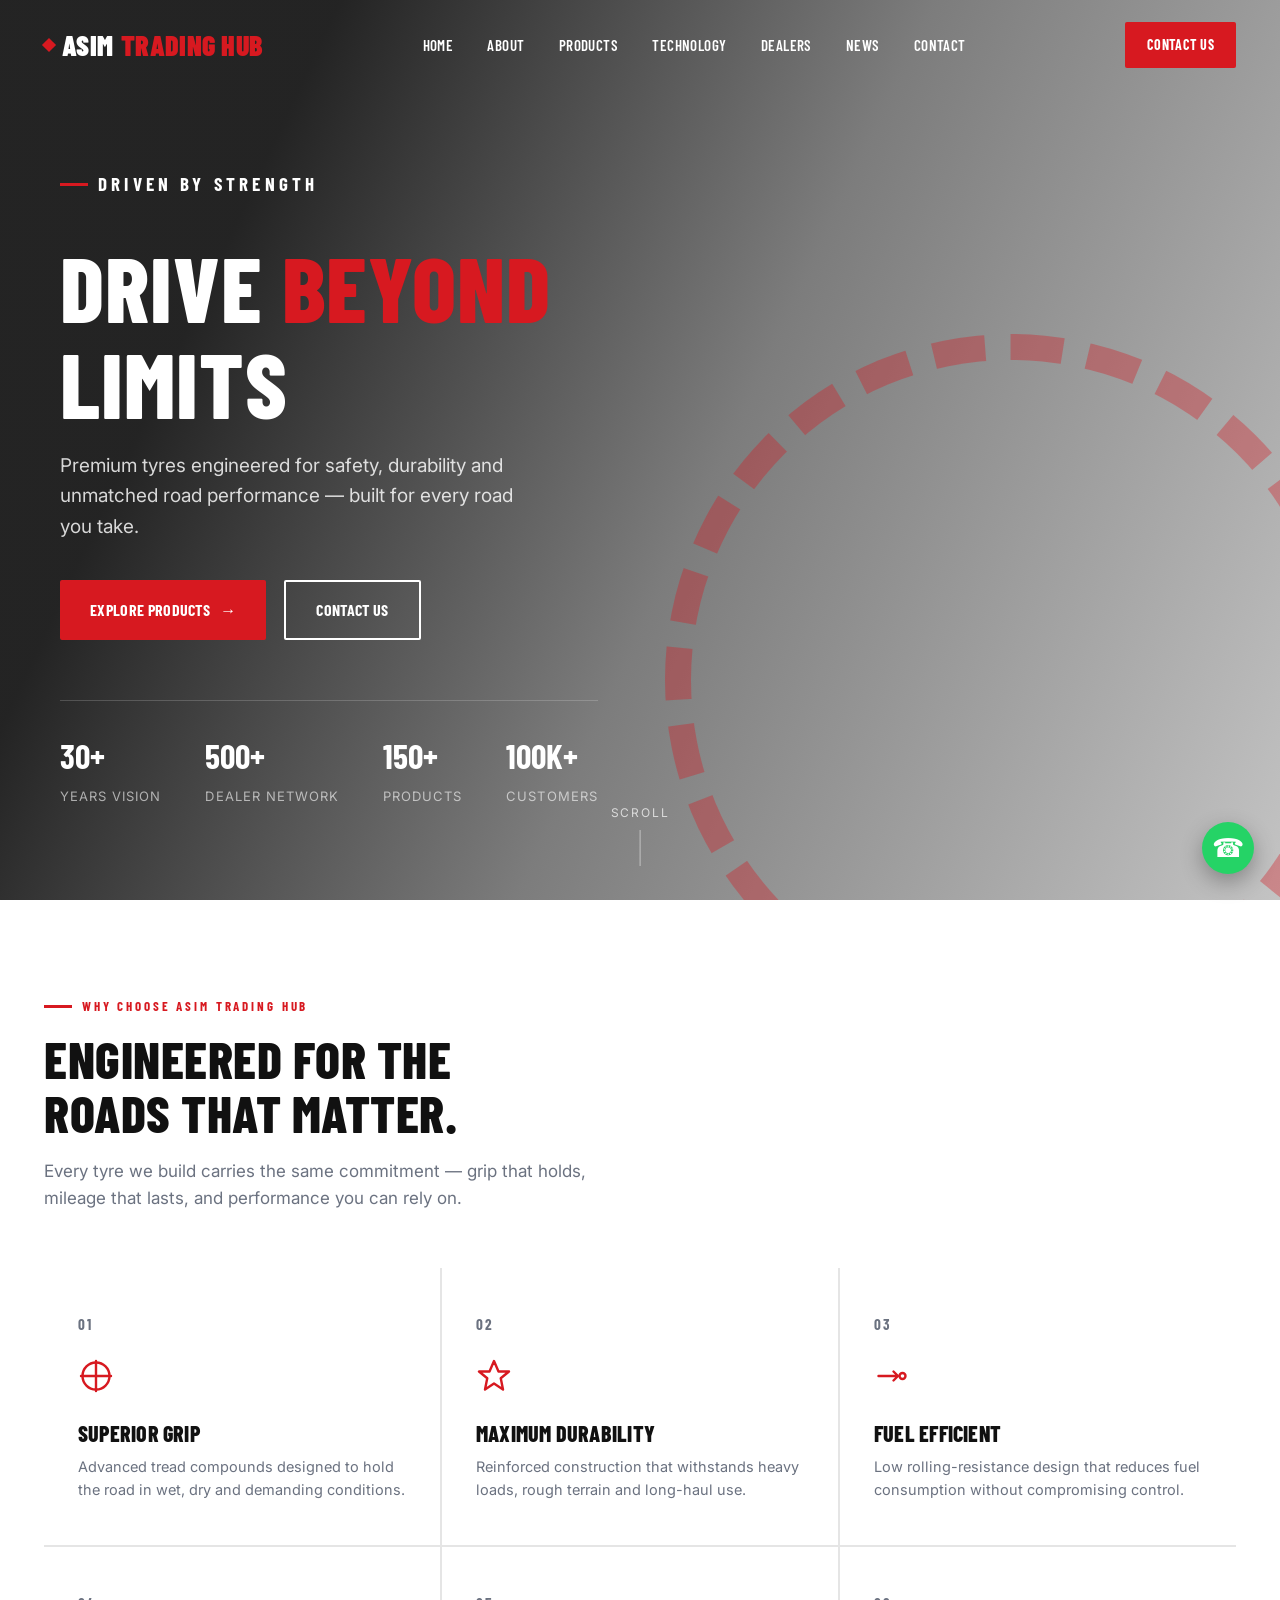
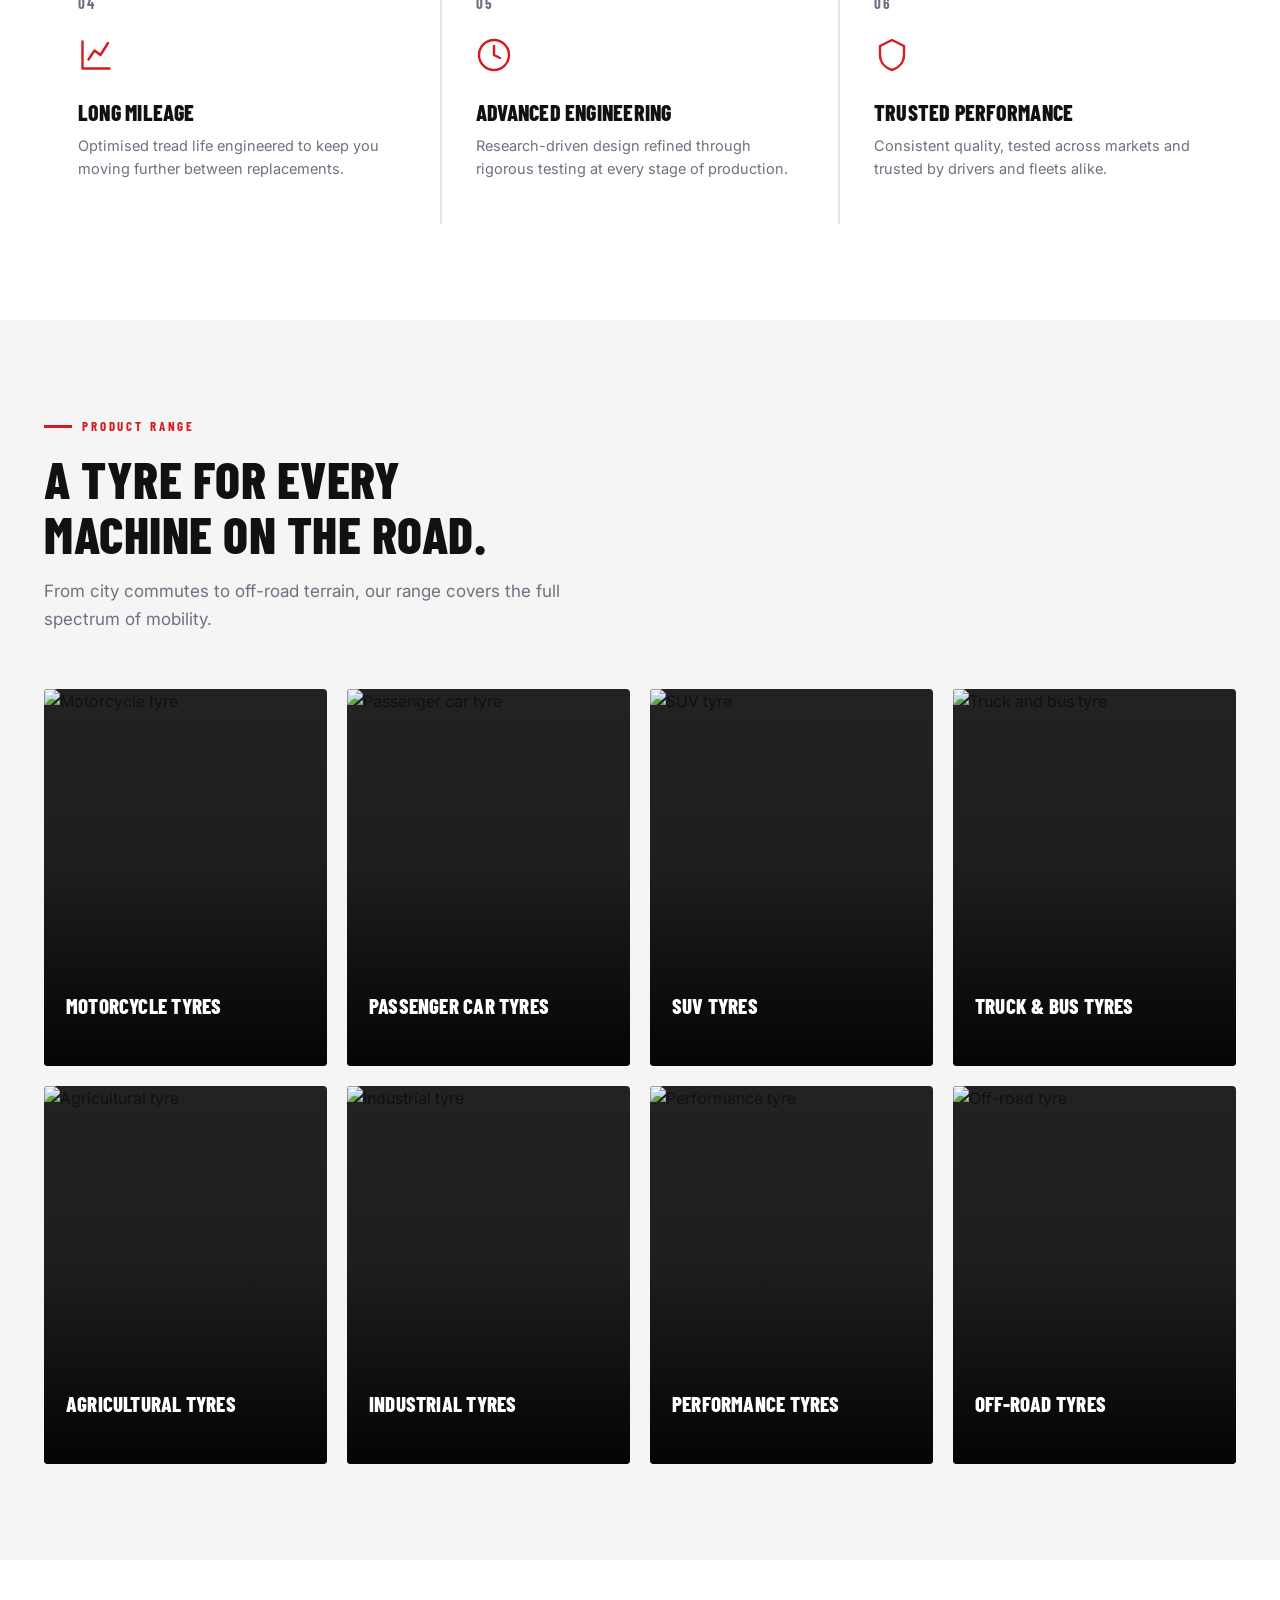
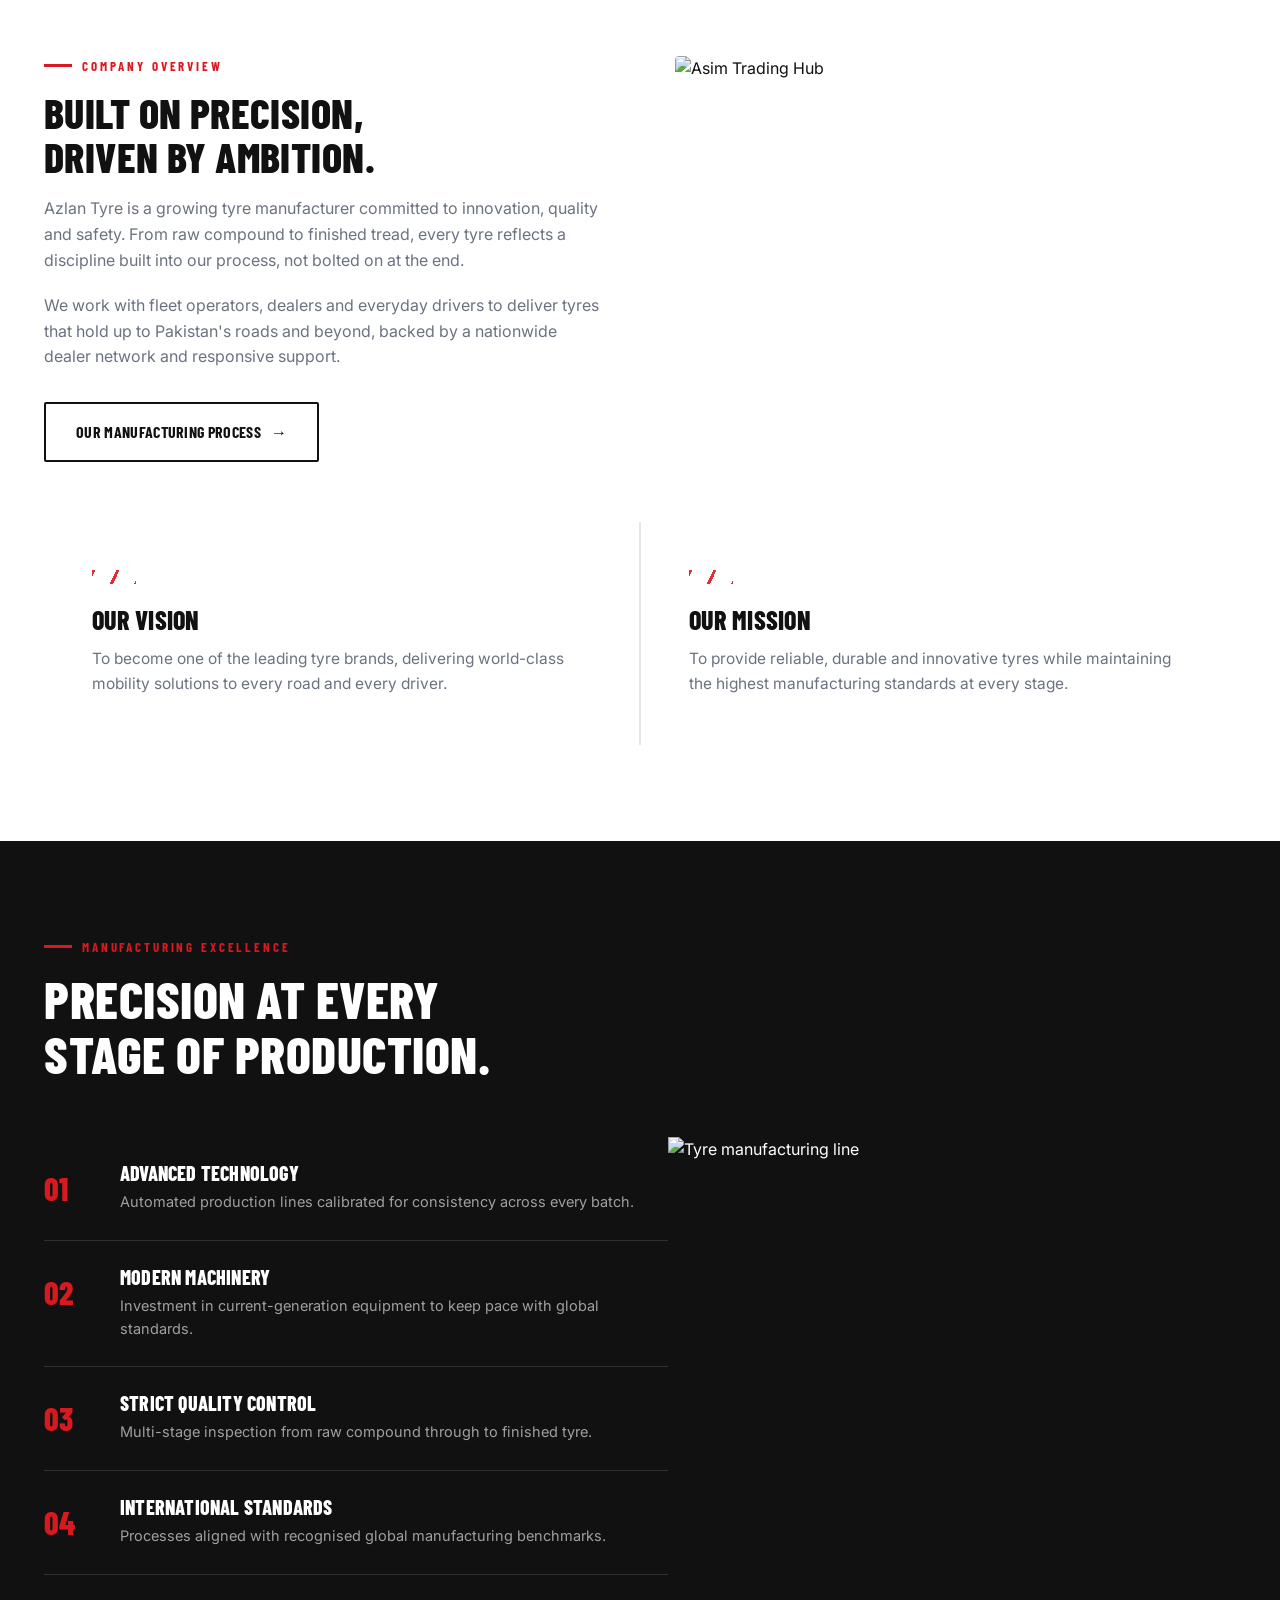
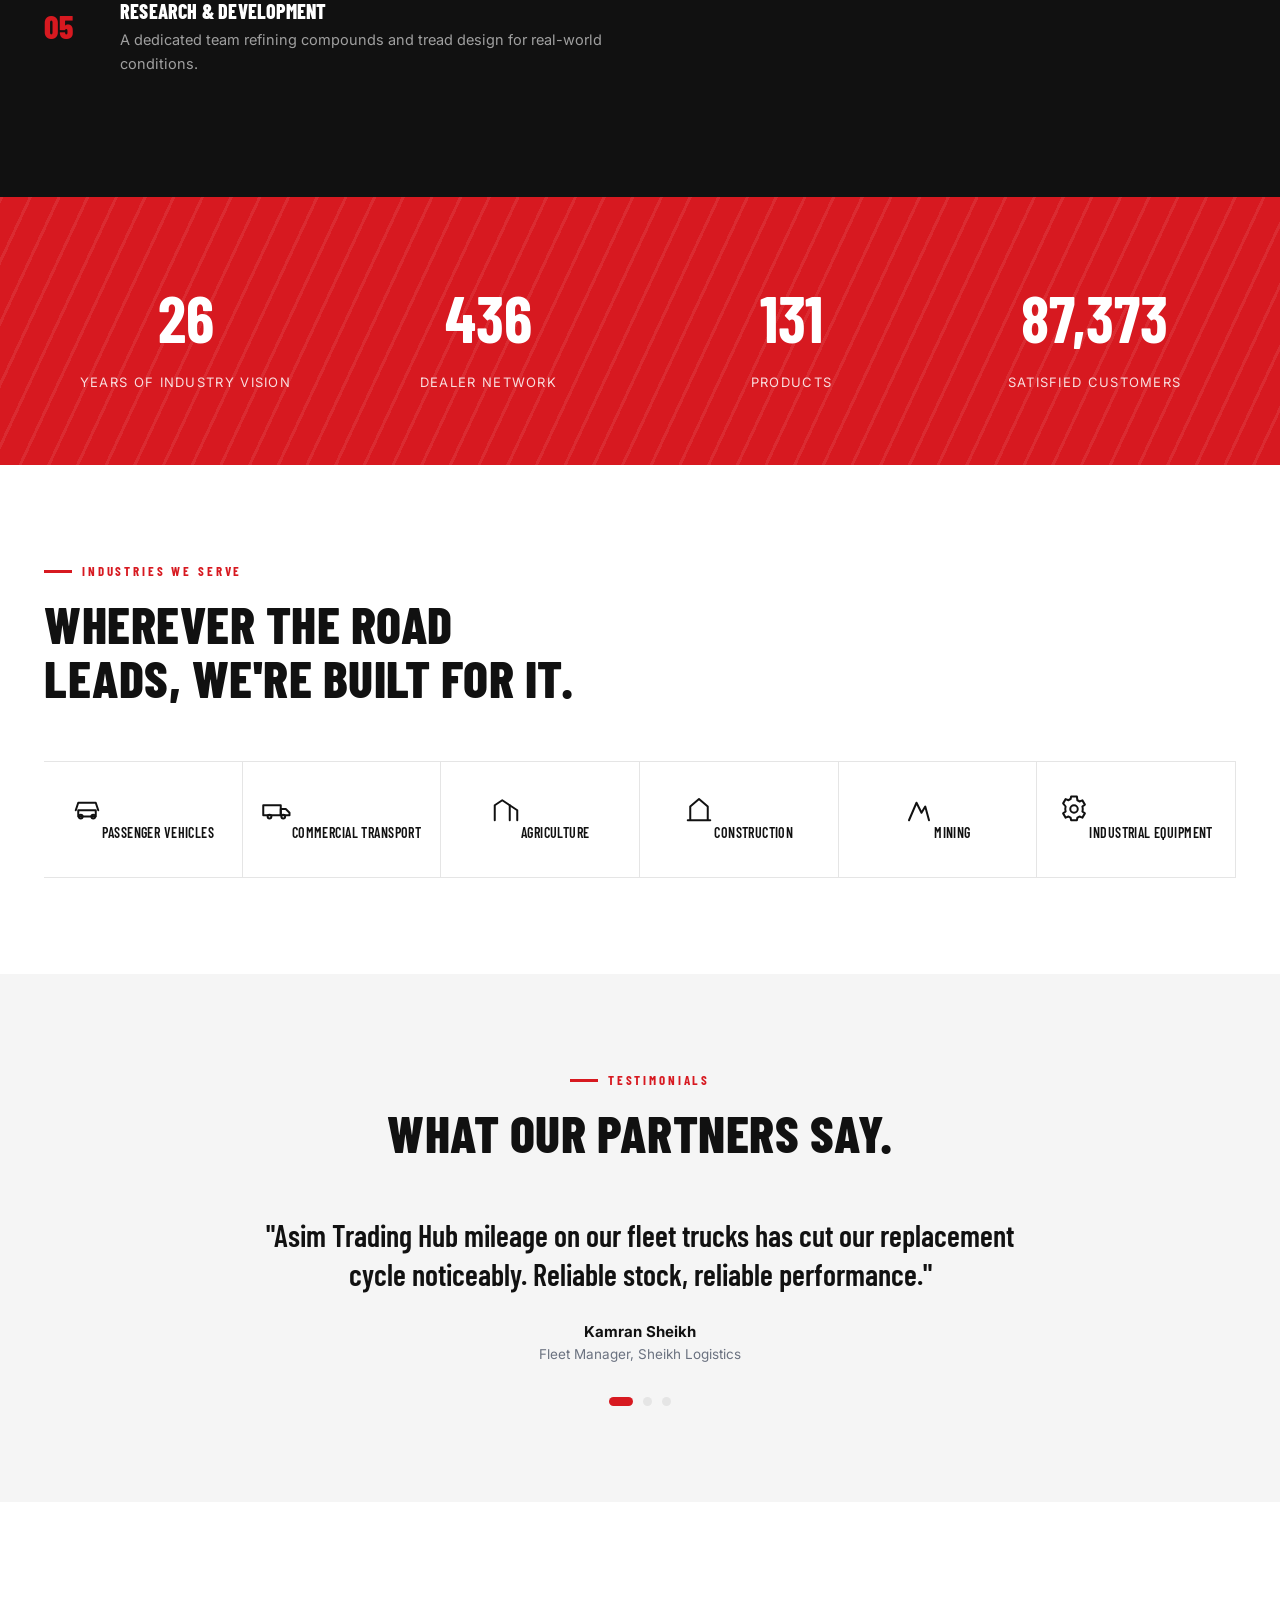
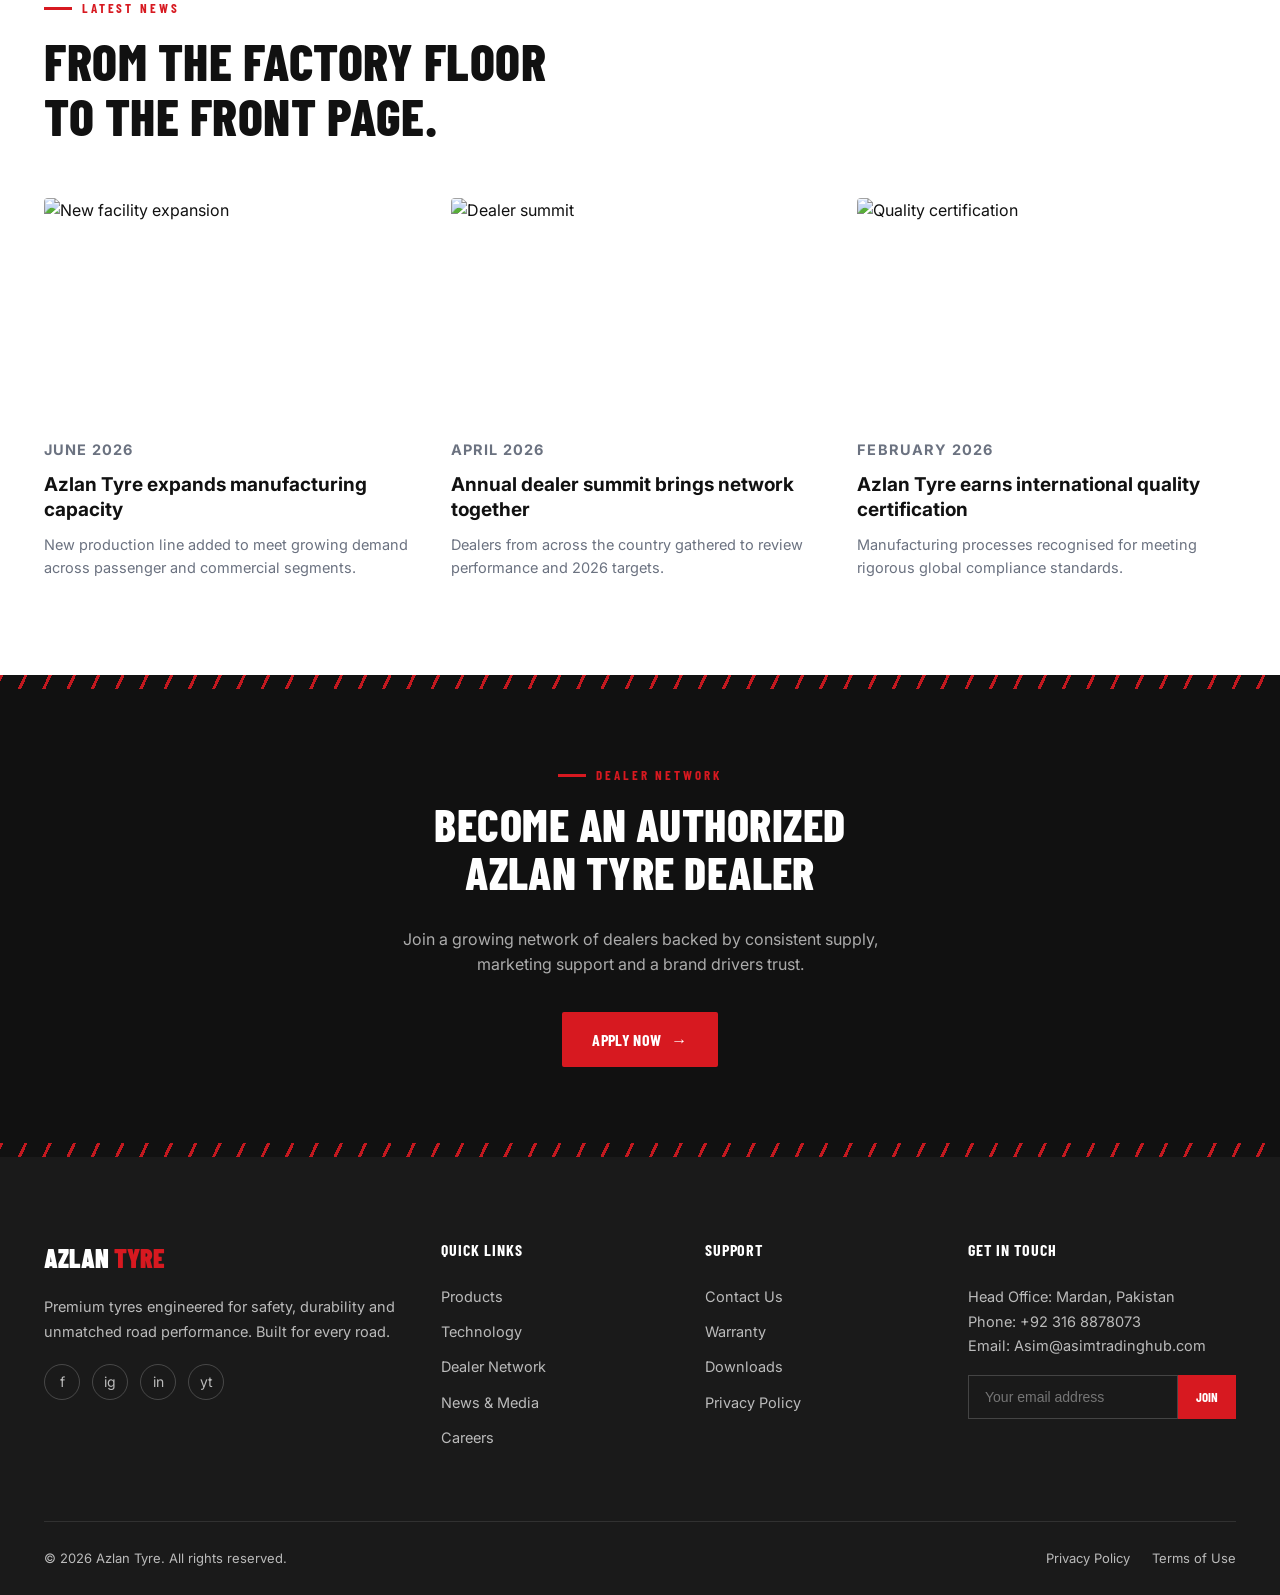
==== commit 18a44297: "Update index.html" ====
--- a/index.html
+++ b/index.html
@@ -37,8 +37,8 @@
 <section class="hero" id="home">
   <div class="container hero-content">
     <p class="eyebrow">Driven by Strength</p>
-    <h1>Global Tyre <em>Importers</em><br>& Suppliers</h1>
-    <p>Sourcing and supplying premium tyres from trusted global brands — reliable stock, competitive pricing, and a network built to keep you moving.</p>
+    <h1>Drive <em>Beyond</em><br>Limits</h1>
+    <p>Premium tyres engineered for safety, durability and unmatched road performance — built for every road you take.</p>
     <div class="hero-btns">
       <a href="#products" class="btn btn-primary">Explore Products <span class="btn-arrow">→</span></a>
       <a href="contact.html" class="btn btn-outline">Contact Us</a>
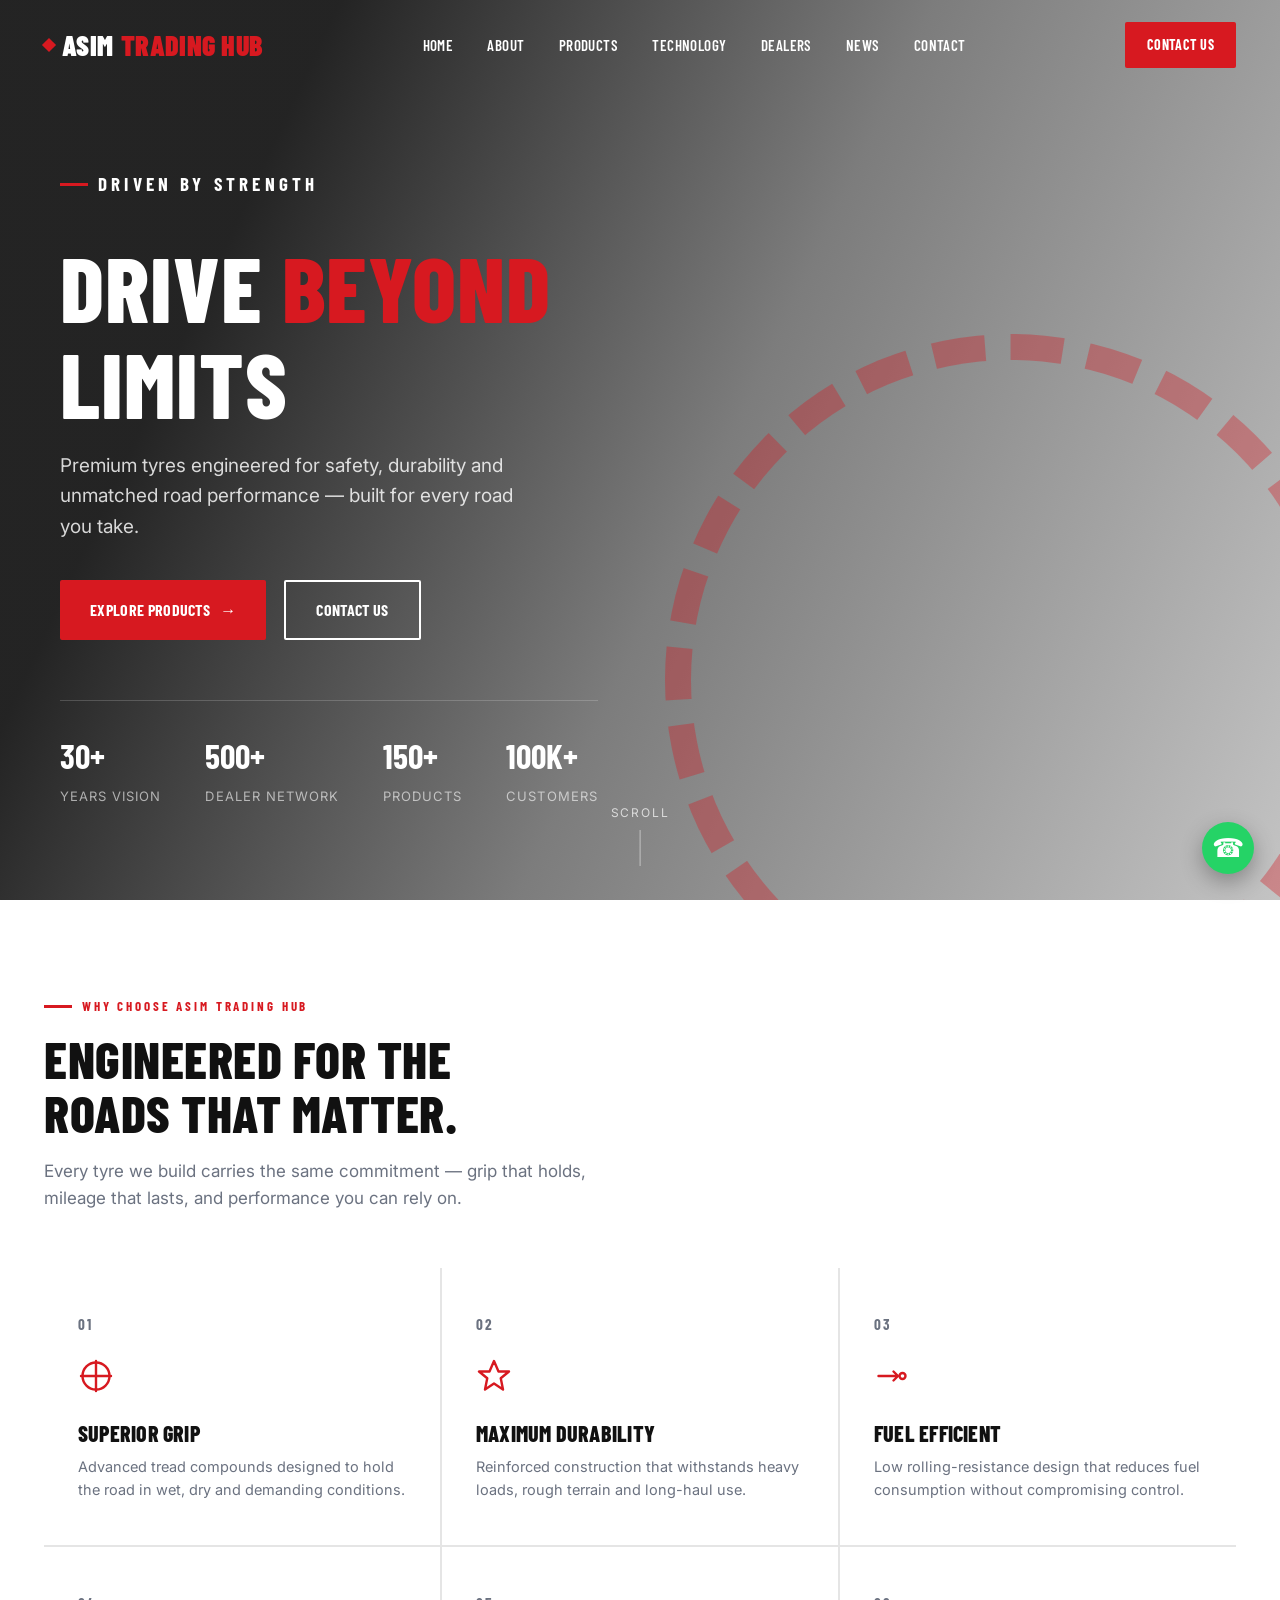
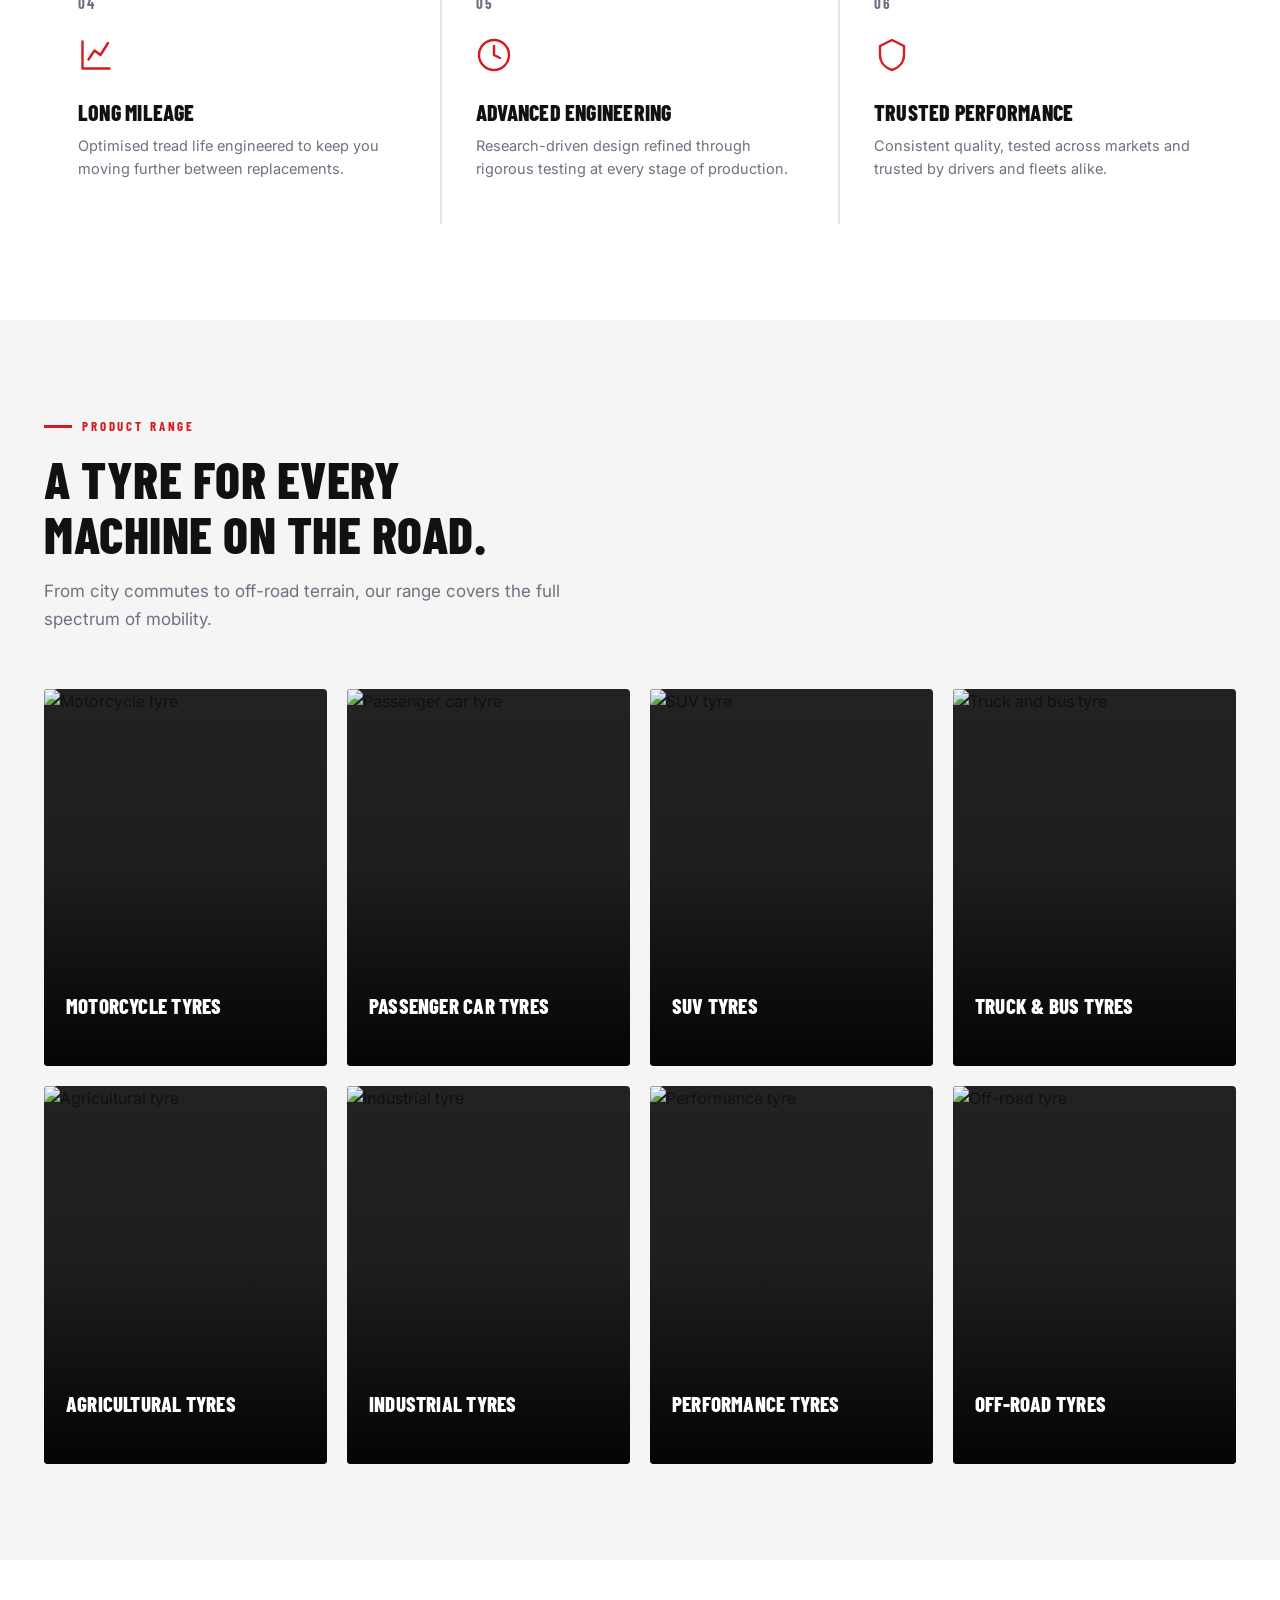
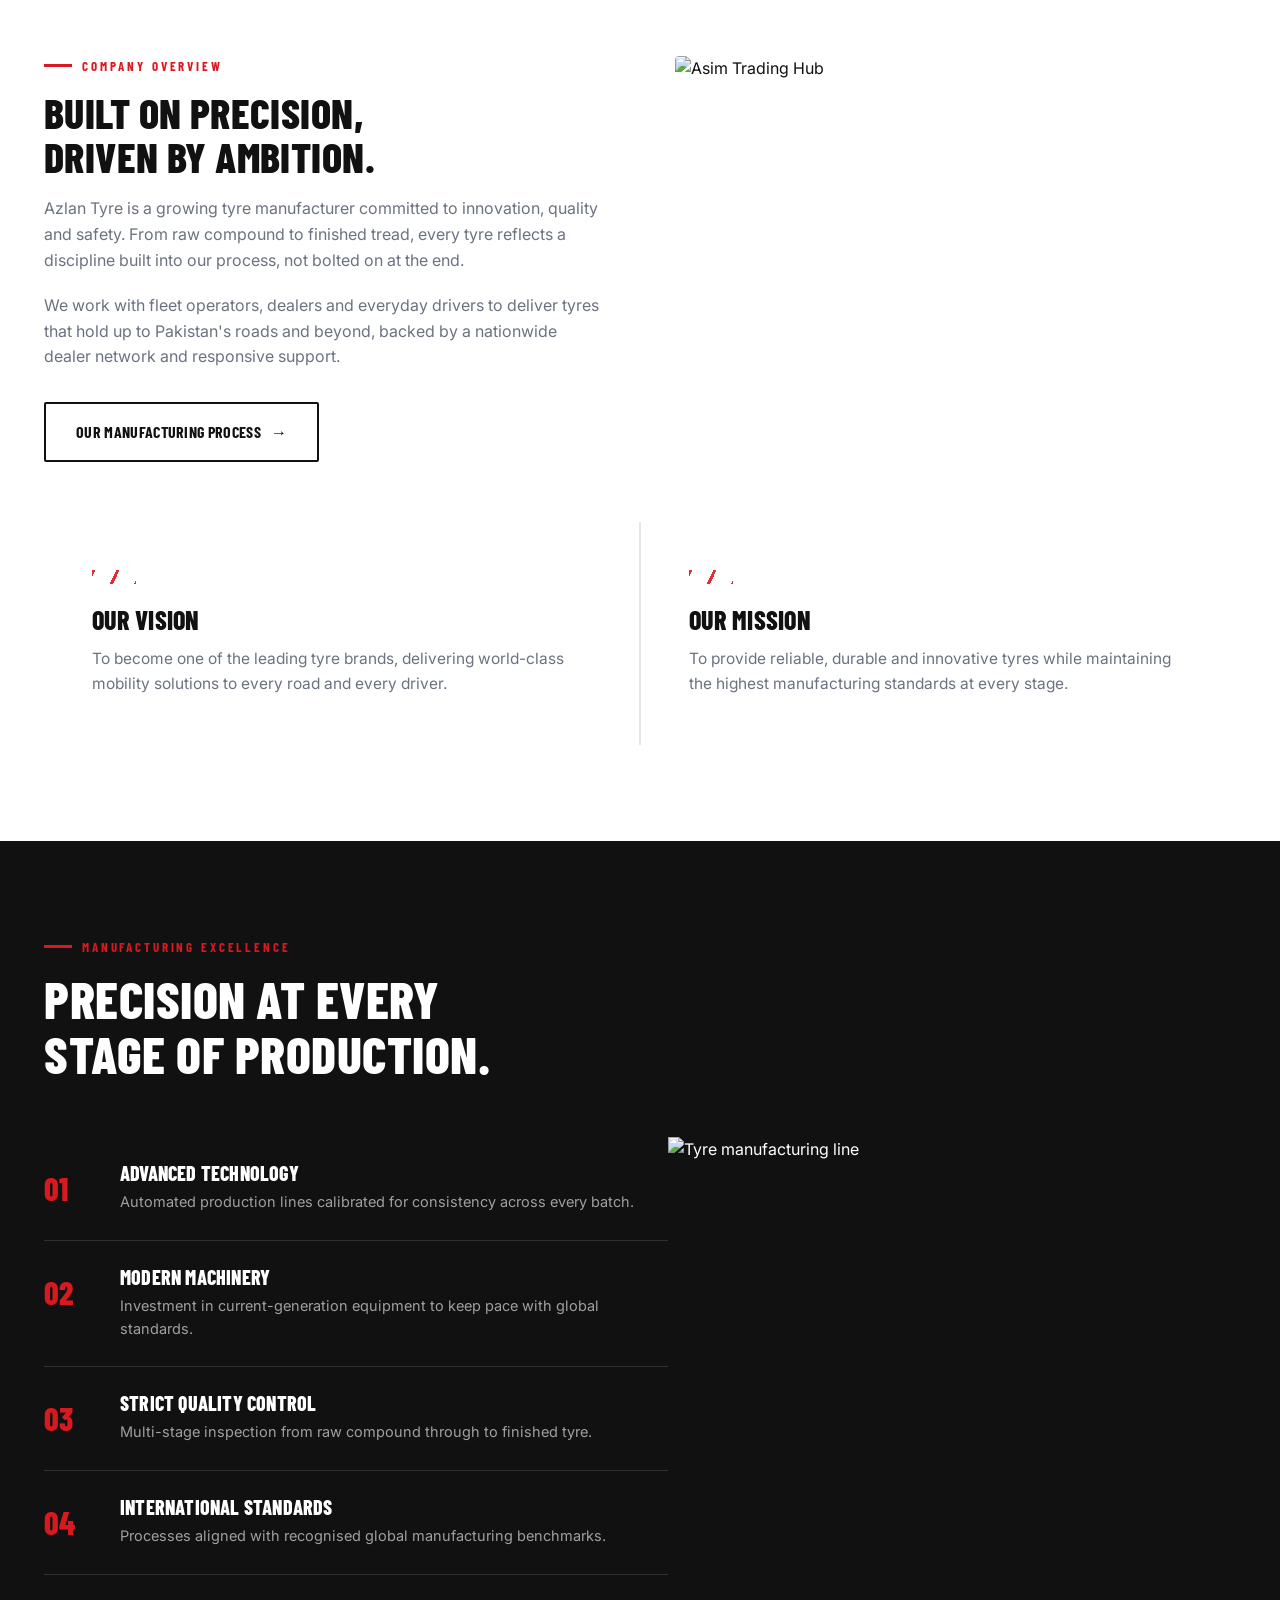
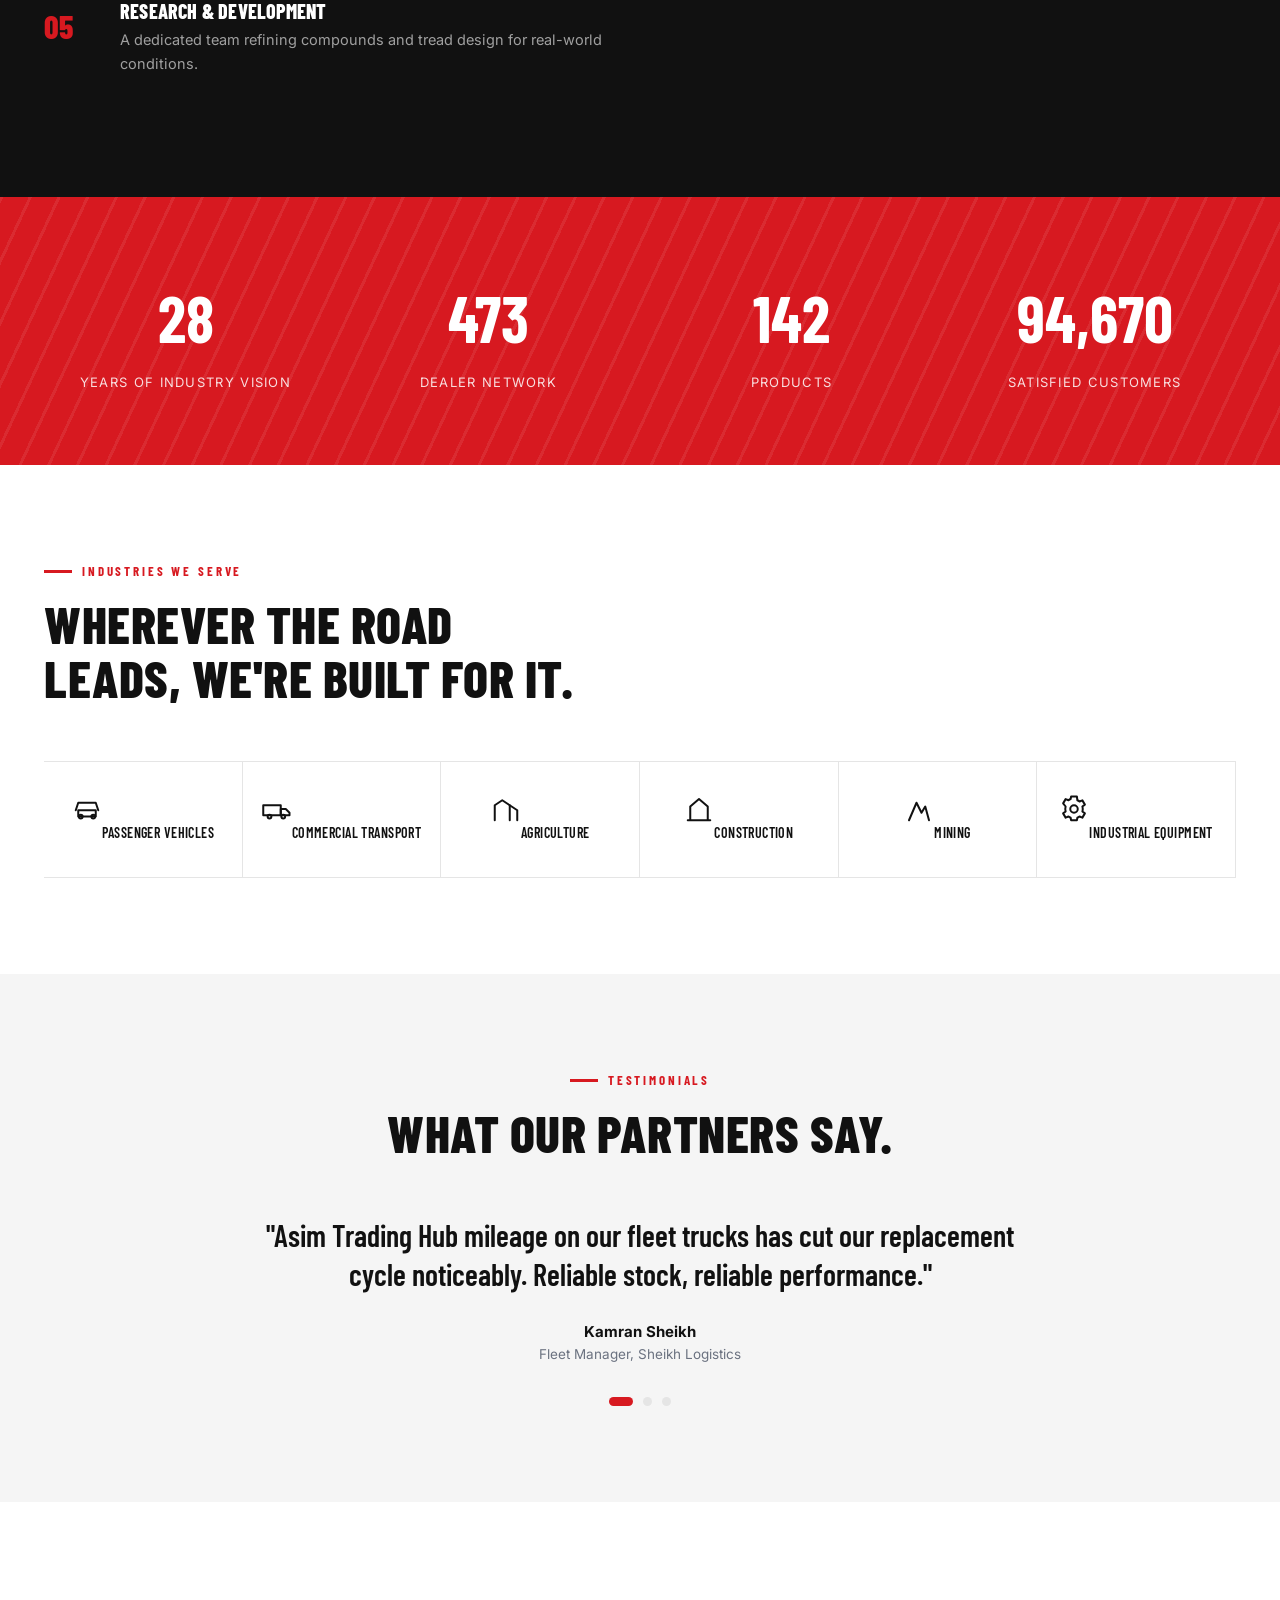
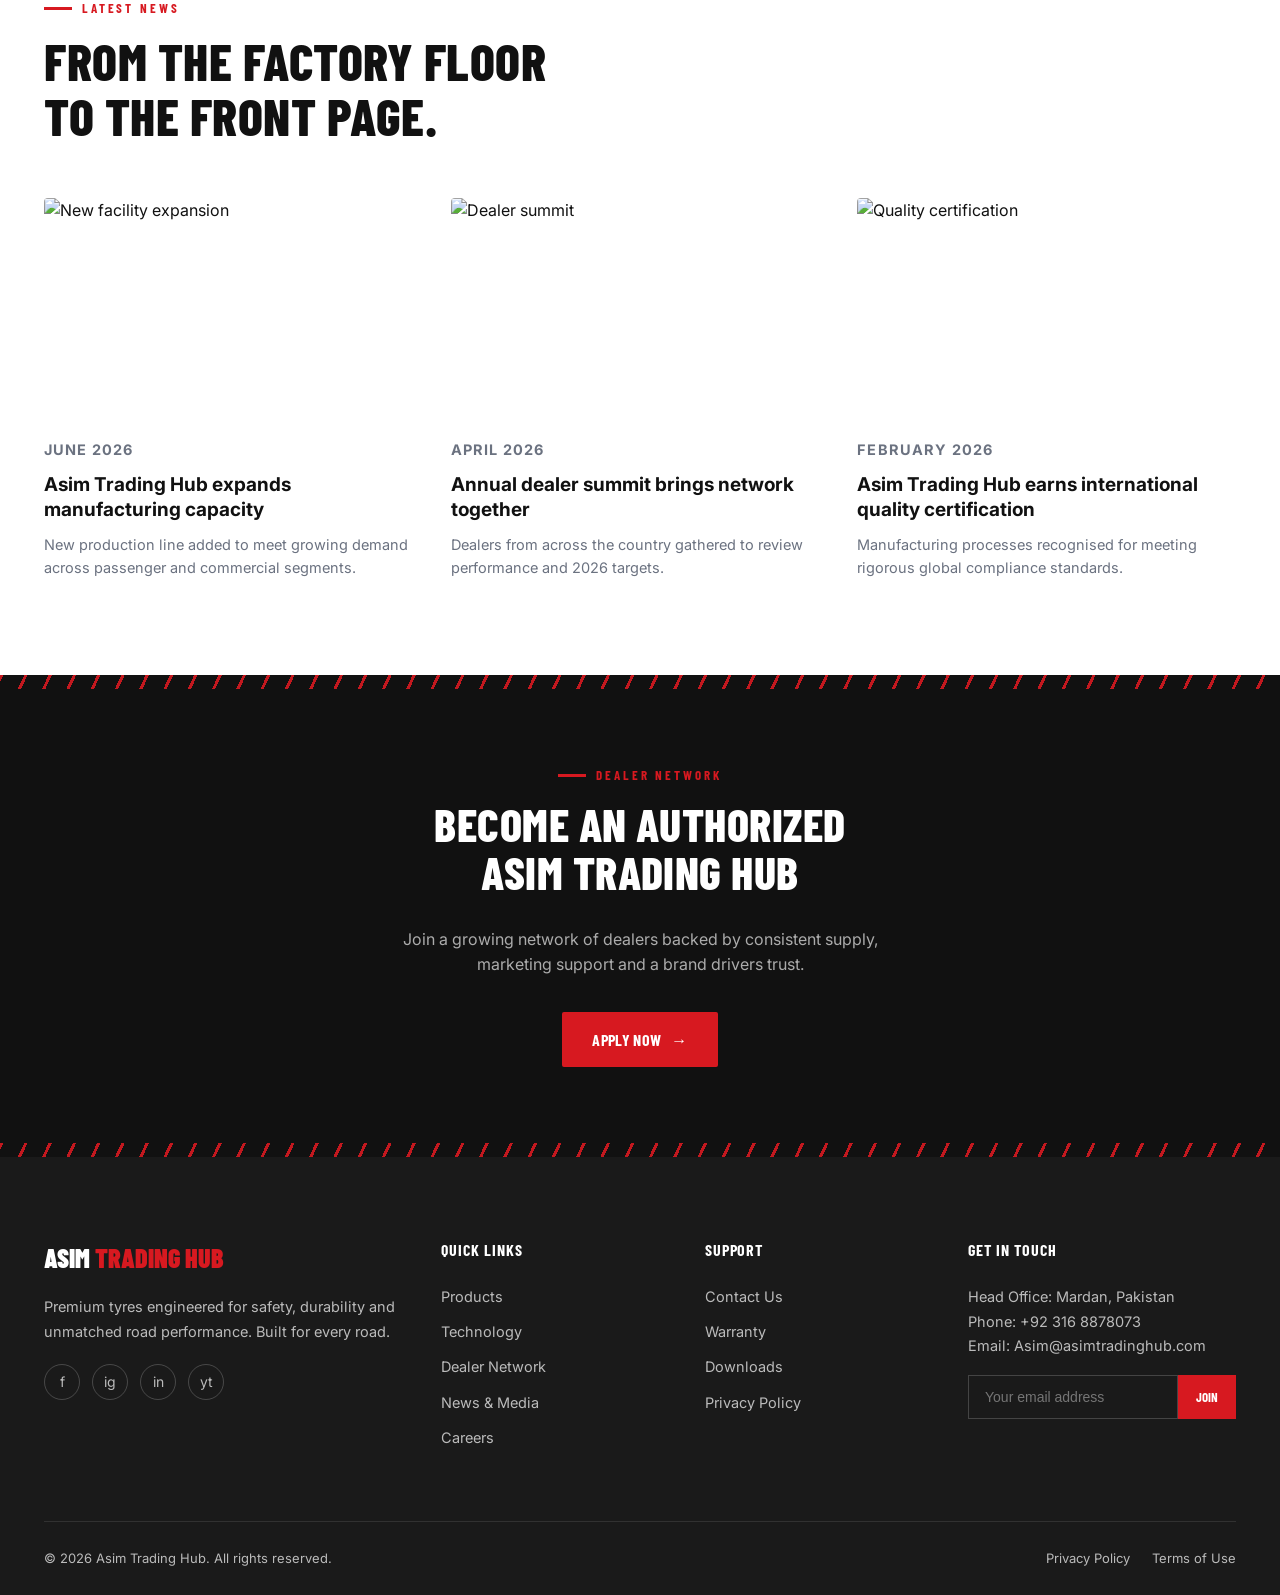
==== commit f47b7e68: "Update index.html" ====
--- a/index.html
+++ b/index.html
@@ -3,7 +3,7 @@
 <head>
 <meta charset="UTF-8">
 <meta name="viewport" content="width=device-width, initial-scale=1.0">
-<title>Asim Trading Hub| Driven by Strength</title>
+<title>Asim Trading Hub | Driven by Strength</title>
 <link rel="icon" href="data:image/svg+xml,<svg xmlns='http://www.w3.org/2000/svg' viewBox='0 0 100 100'><rect x='25' y='25' width='50' height='50' fill='%23D71920' transform='rotate(45 50 50)'/></svg>">
 <meta name="description" content="Azlan Tyre — premium tyres engineered for safety, durability and unmatched road performance. Motorcycle, passenger car, SUV, truck, agricultural and industrial tyres, manufactured to international standards.">
 <link rel="preconnect" href="https://fonts.googleapis.com">
@@ -228,7 +228,7 @@
       <div class="news-card">
         <img src="https://images.unsplash.com/photo-1581092160607-ee22621dd758?q=80&w=800&auto=format&fit=crop" alt="New facility expansion">
         <p class="news-date">June 2026</p>
-        <h4>Azlan Tyre expands manufacturing capacity</h4>
+        <h4>Asim Trading Hub expands manufacturing capacity</h4>
         <p>New production line added to meet growing demand across passenger and commercial segments.</p>
       </div>
       <div class="news-card">
@@ -240,7 +240,7 @@
       <div class="news-card">
         <img src="https://images.unsplash.com/photo-1617886322168-72b886573c35?q=80&w=800&auto=format&fit=crop" alt="Quality certification">
         <p class="news-date">February 2026</p>
-        <h4>Azlan Tyre earns international quality certification</h4>
+        <h4>Asim Trading Hub earns international quality certification</h4>
         <p>Manufacturing processes recognised for meeting rigorous global compliance standards.</p>
       </div>
     </div>
@@ -252,7 +252,7 @@
   <div class="tread" style="position:absolute;top:0;left:0;"></div>
   <div class="container">
     <p class="eyebrow">Dealer Network</p>
-    <h2>Become an Authorized<br>Azlan Tyre Dealer</h2>
+    <h2>Become an Authorized<br>Asim Trading Hub</h2>
     <p style="color:rgba(255,255,255,0.65);max-width:520px;margin:0 auto 34px;">Join a growing network of dealers backed by consistent supply, marketing support and a brand drivers trust.</p>
     <a href="apply-now.html" class="btn btn-primary">Apply Now <span class="btn-arrow">→</span></a>
   </div>
@@ -264,7 +264,7 @@
   <div class="container">
     <div class="footer-grid">
       <div class="footer-col">
-        <div class="footer-logo">AZLAN<span> TYRE</span></div>
+        <div class="footer-logo">ASIM<span> TRADING HUB</span></div>
         <p>Premium tyres engineered for safety, durability and unmatched road performance. Built for every road.</p>
         <div class="social-row">
           <a href="#" aria-label="Facebook">f</a>
@@ -304,7 +304,7 @@
       </div>
     </div>
     <div class="footer-bottom">
-      <p>&copy; 2026 Azlan Tyre. All rights reserved.</p>
+      <p>&copy; 2026 Asim Trading Hub. All rights reserved.</p>
       <div class="footer-bottom-links">
         <a href="#">Privacy Policy</a>
         <a href="#">Terms of Use</a>
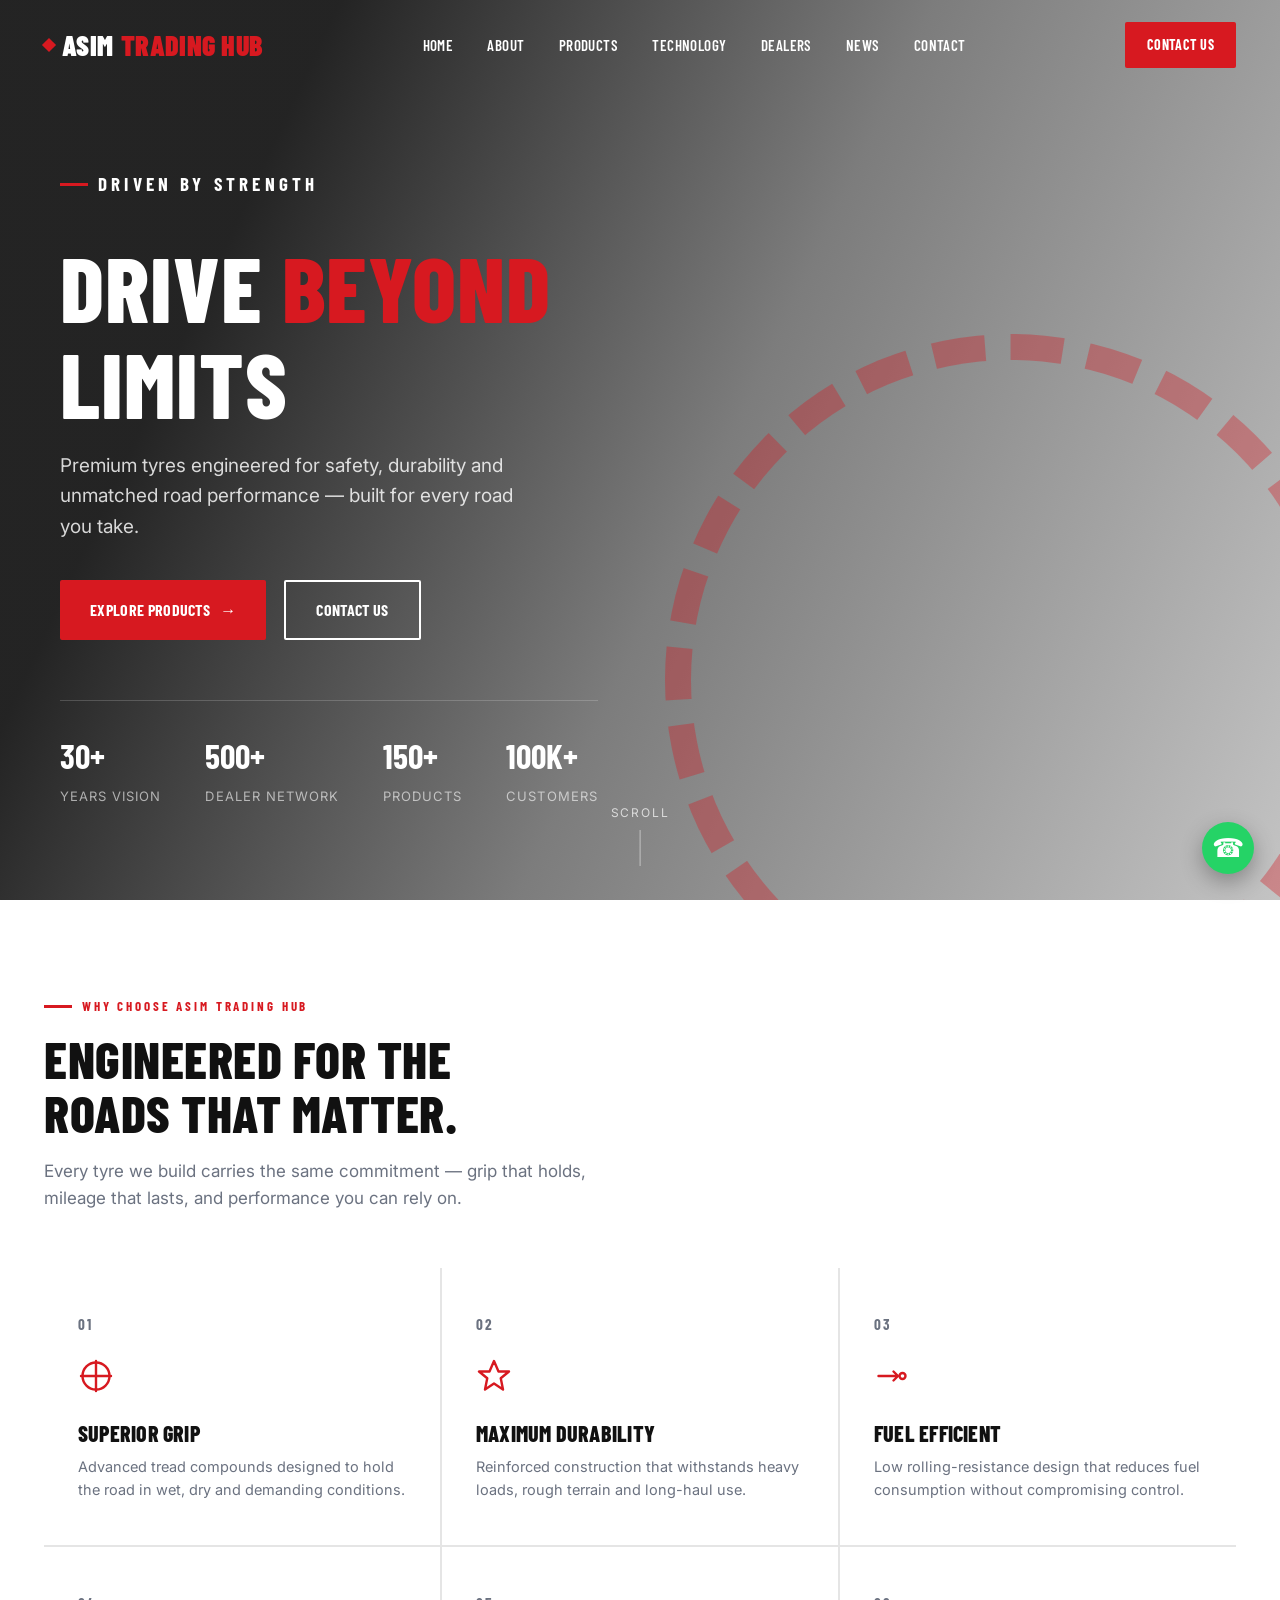
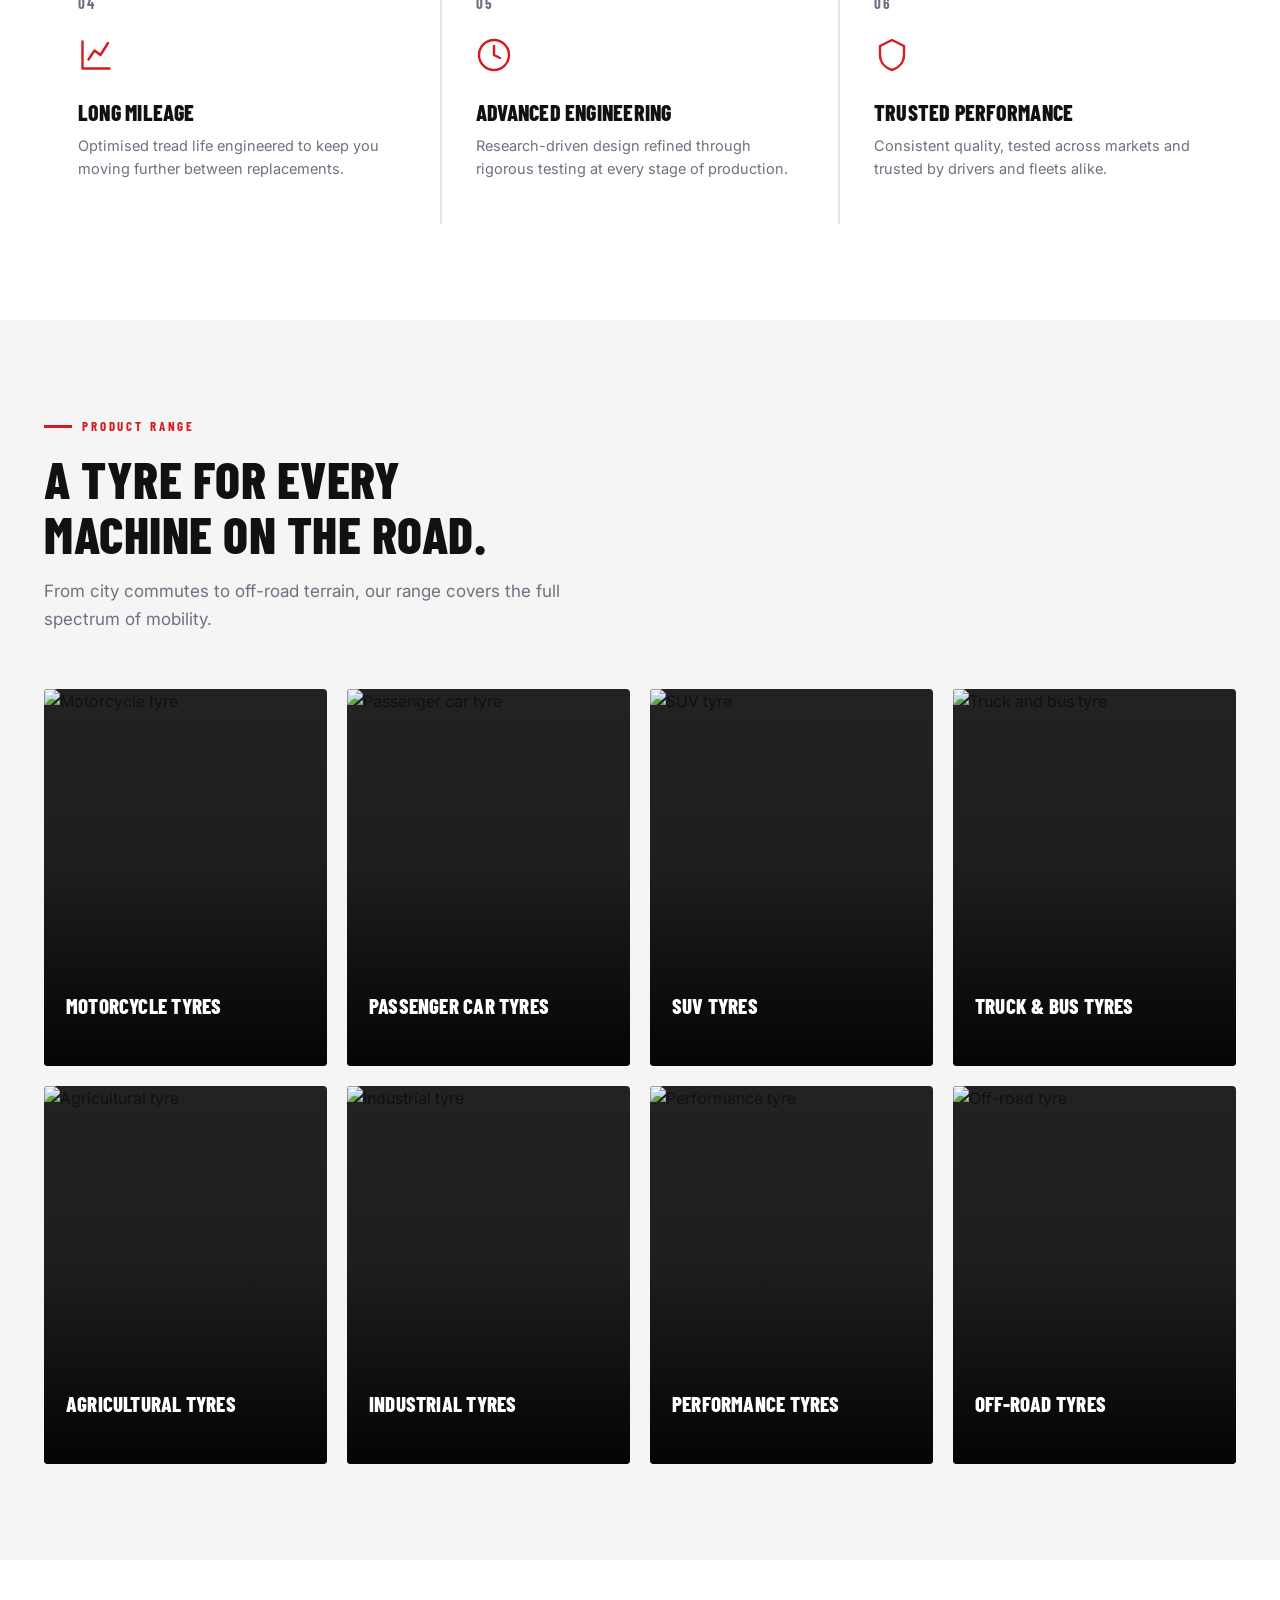
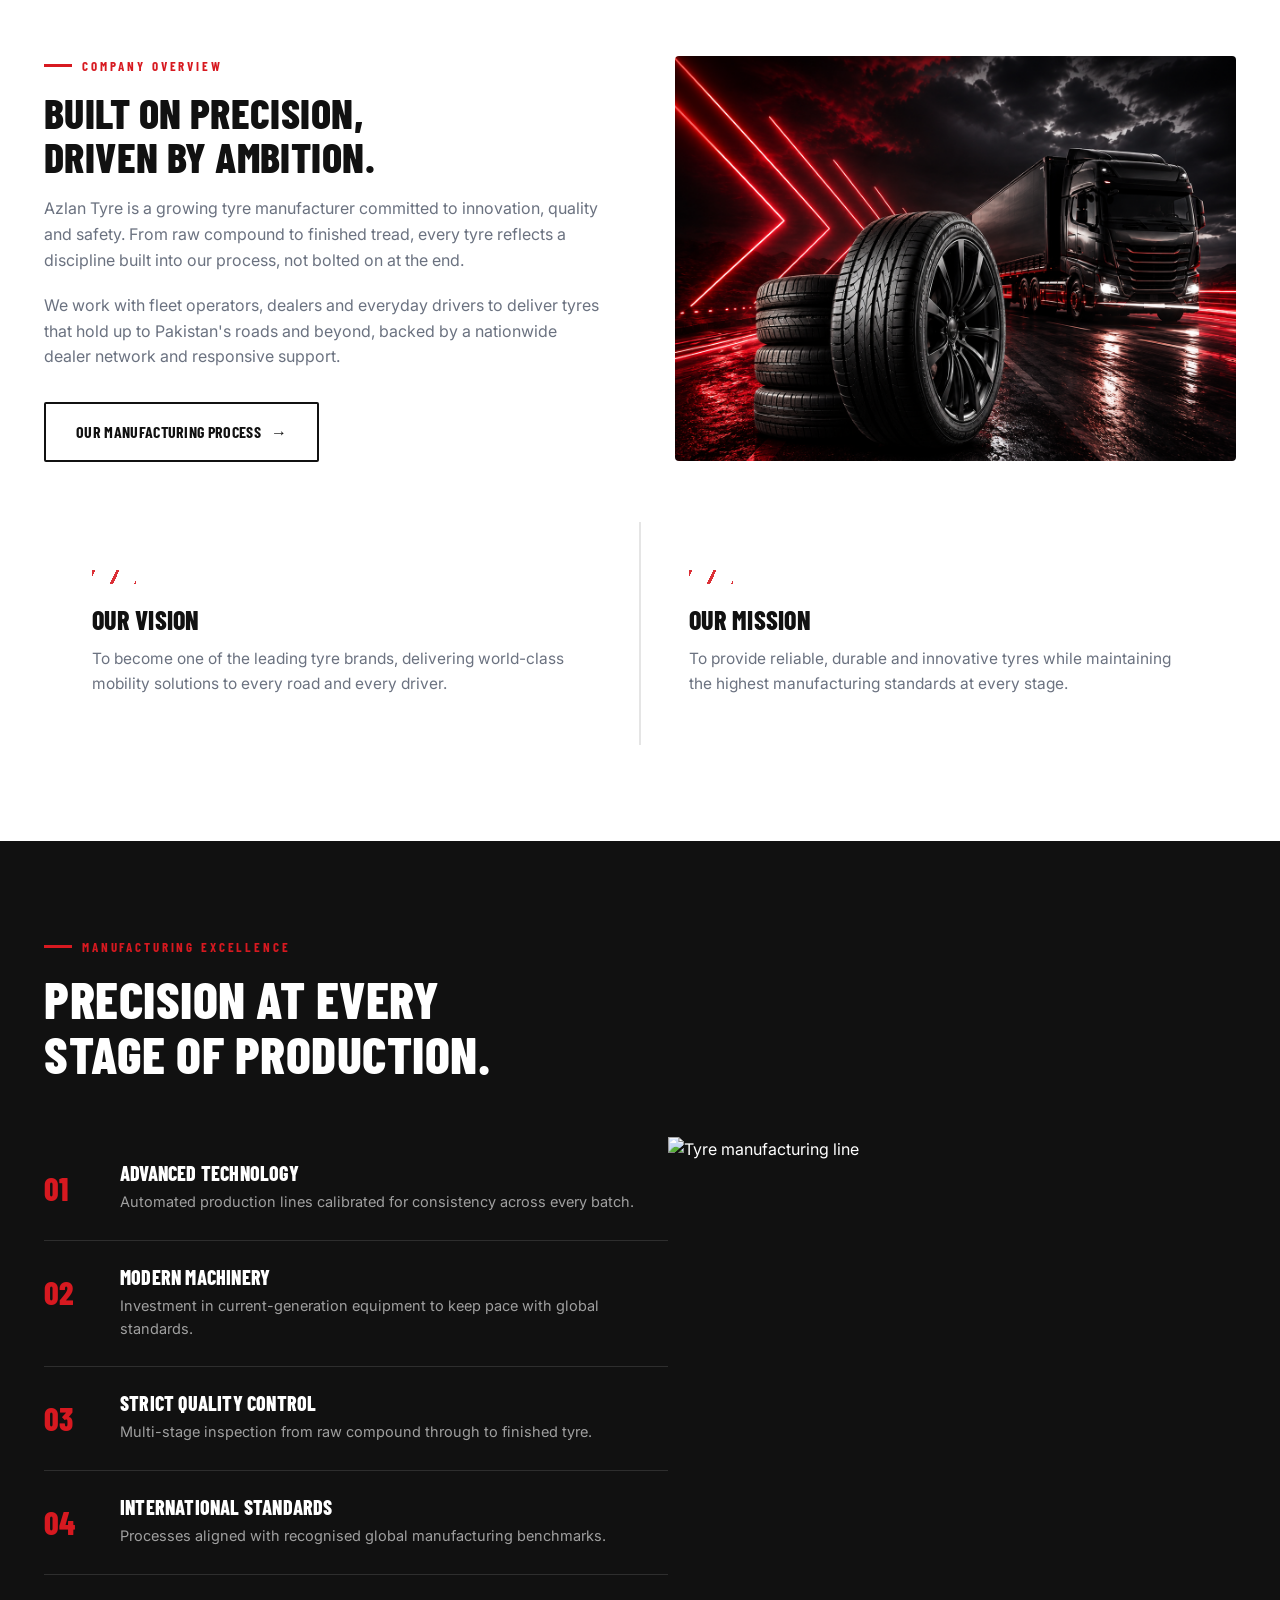
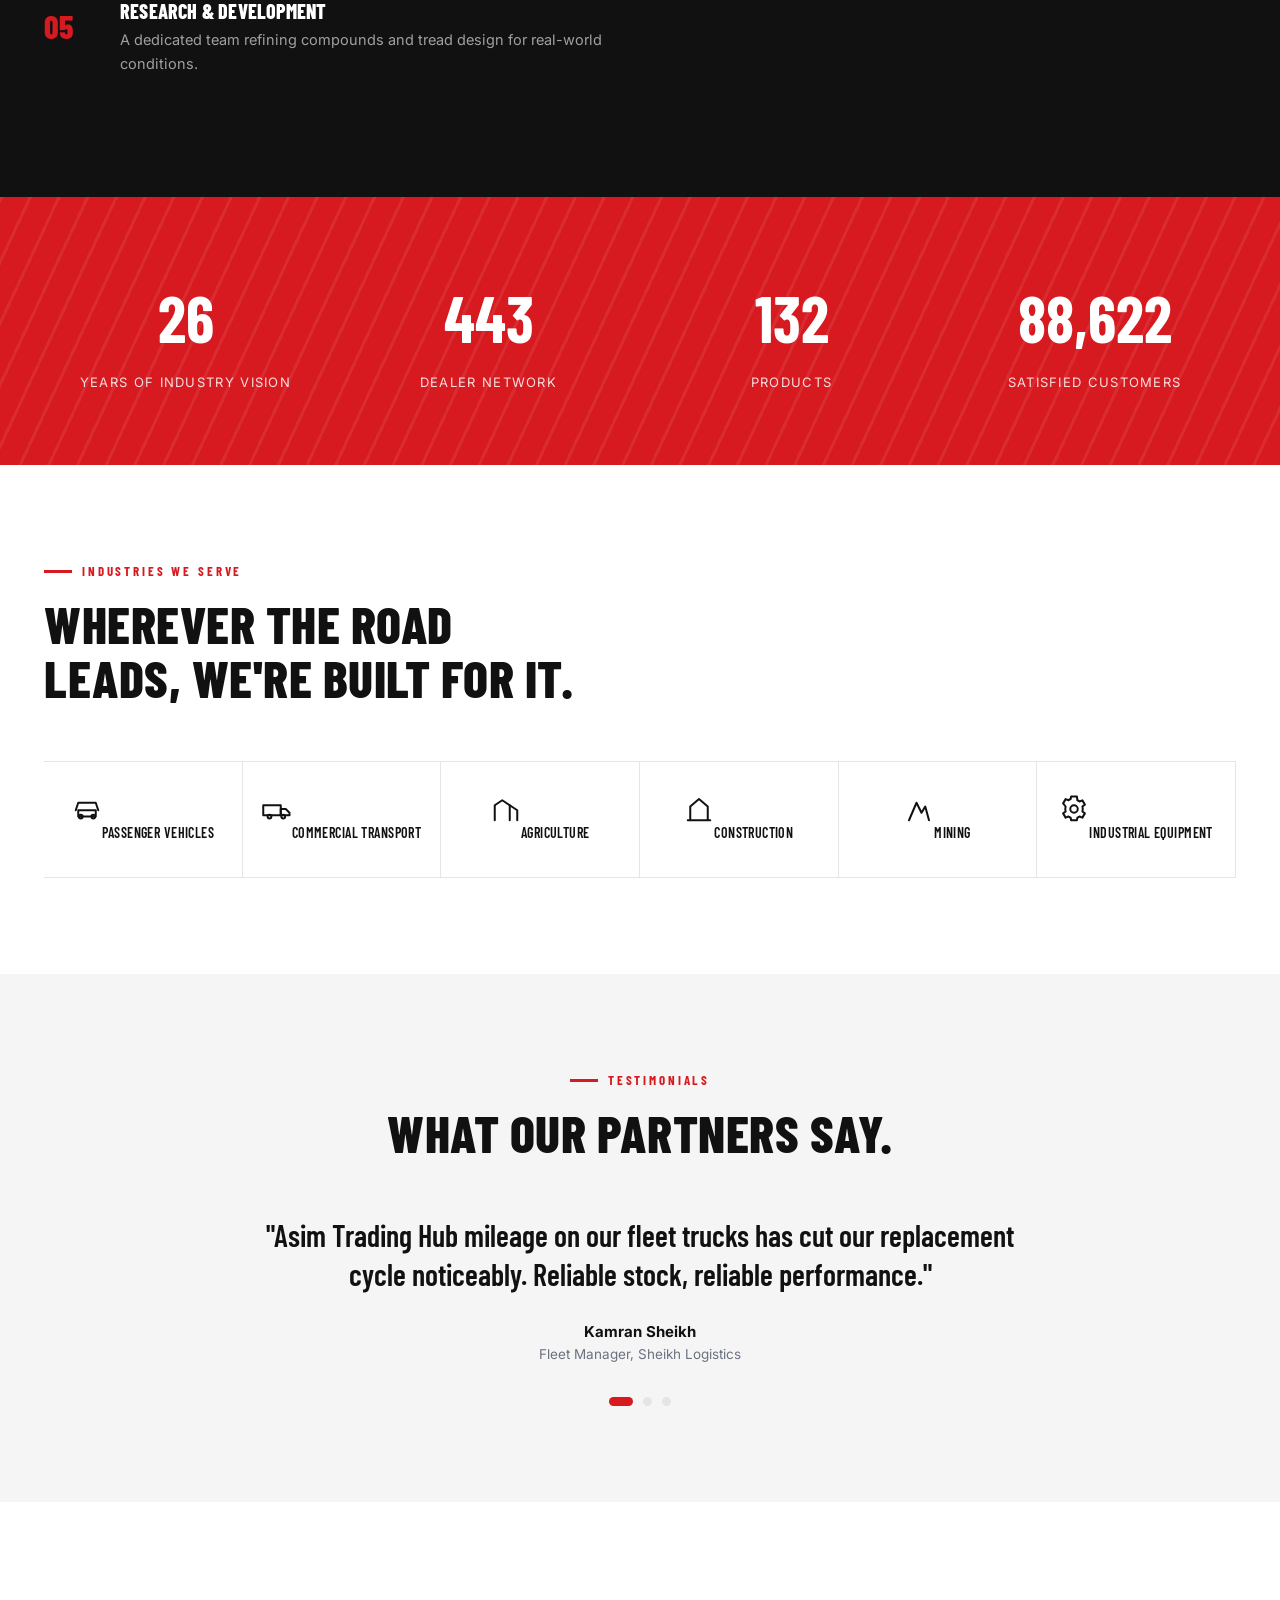
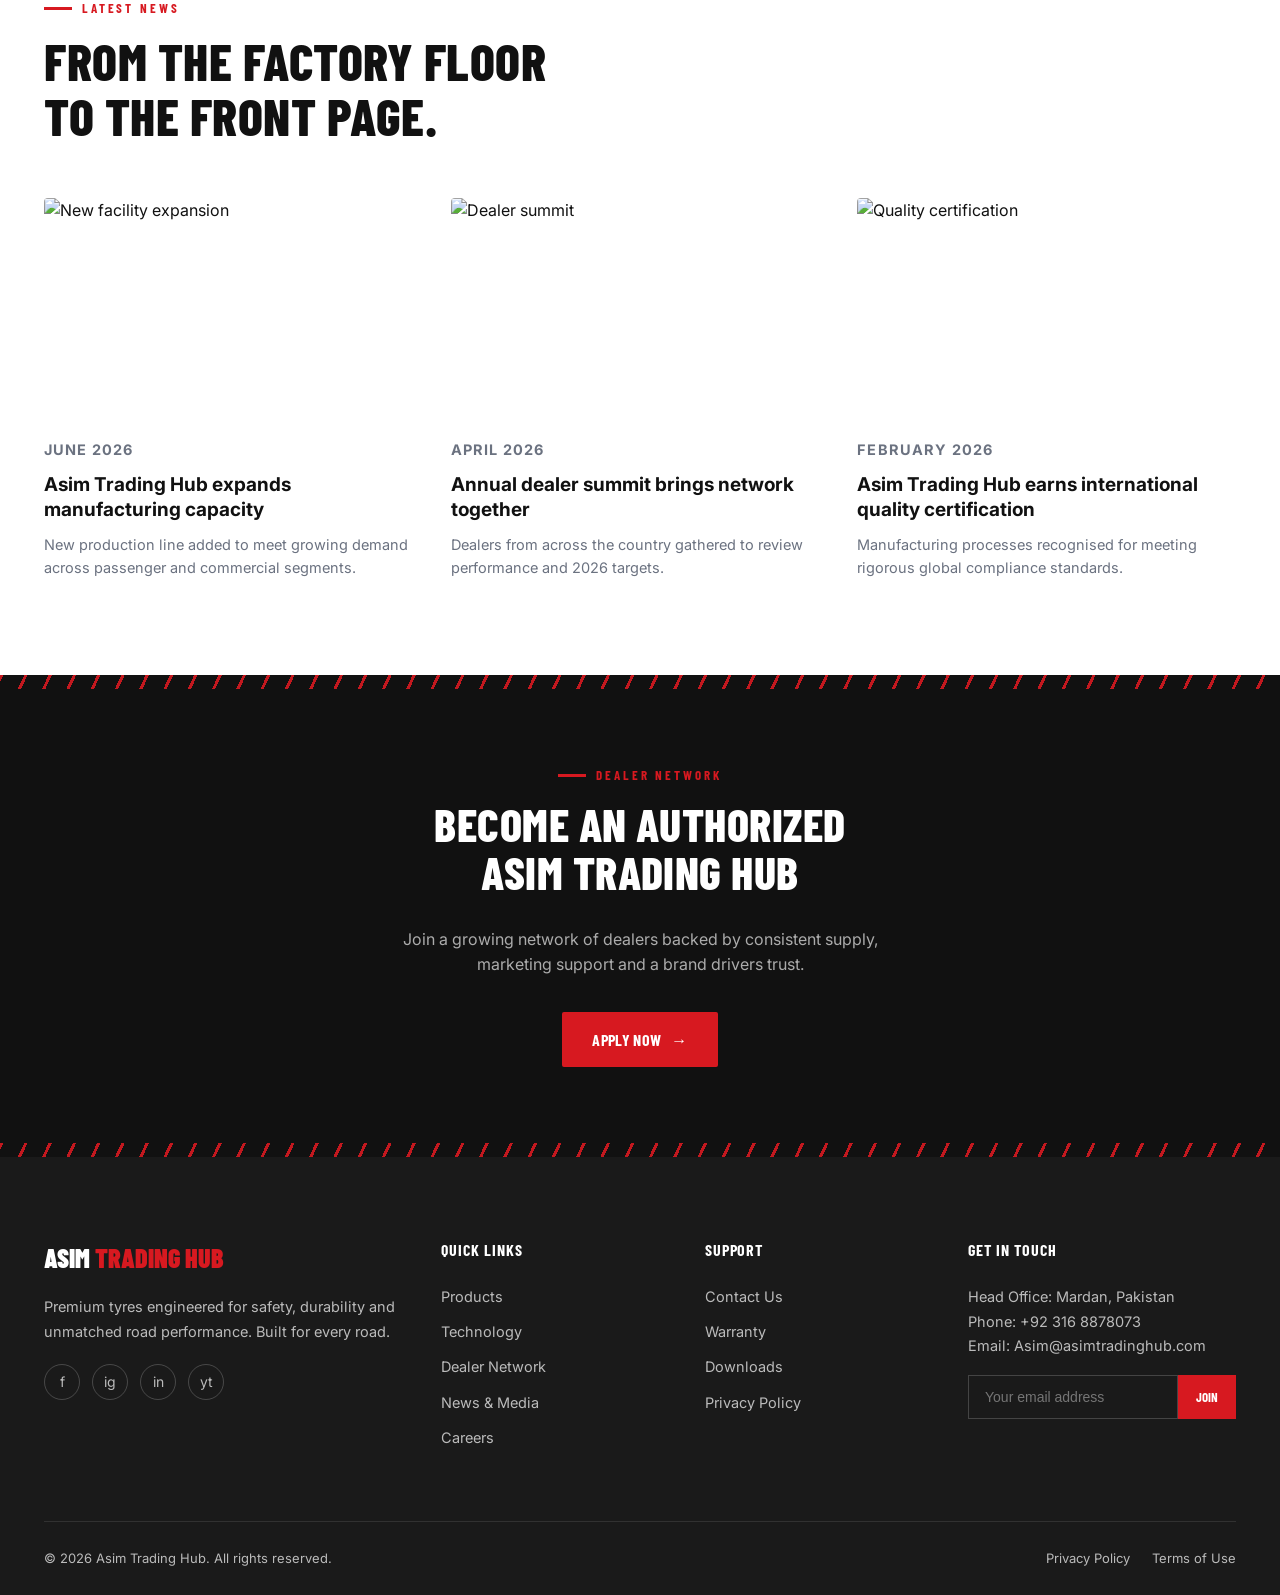
==== commit 363e7ce7: "Update index.html" ====
--- a/index.html
+++ b/index.html
@@ -129,7 +129,7 @@
       <p style="color:var(--gray-mid);font-size:16px;margin-bottom:32px;">We work with fleet operators, dealers and everyday drivers to deliver tyres that hold up to Pakistan's roads and beyond, backed by a nationwide dealer network and responsive support.</p>
       <a href="#technology" class="btn btn-outline-dark">Our Manufacturing Process <span class="btn-arrow">→</span></a>
     </div>
-    <img src="assets/overview-image.png" alt="Asim Trading Hub">
+    <img src="overview.png" alt="Asim Trading Hub">
   </div>
 
   <div class="container">
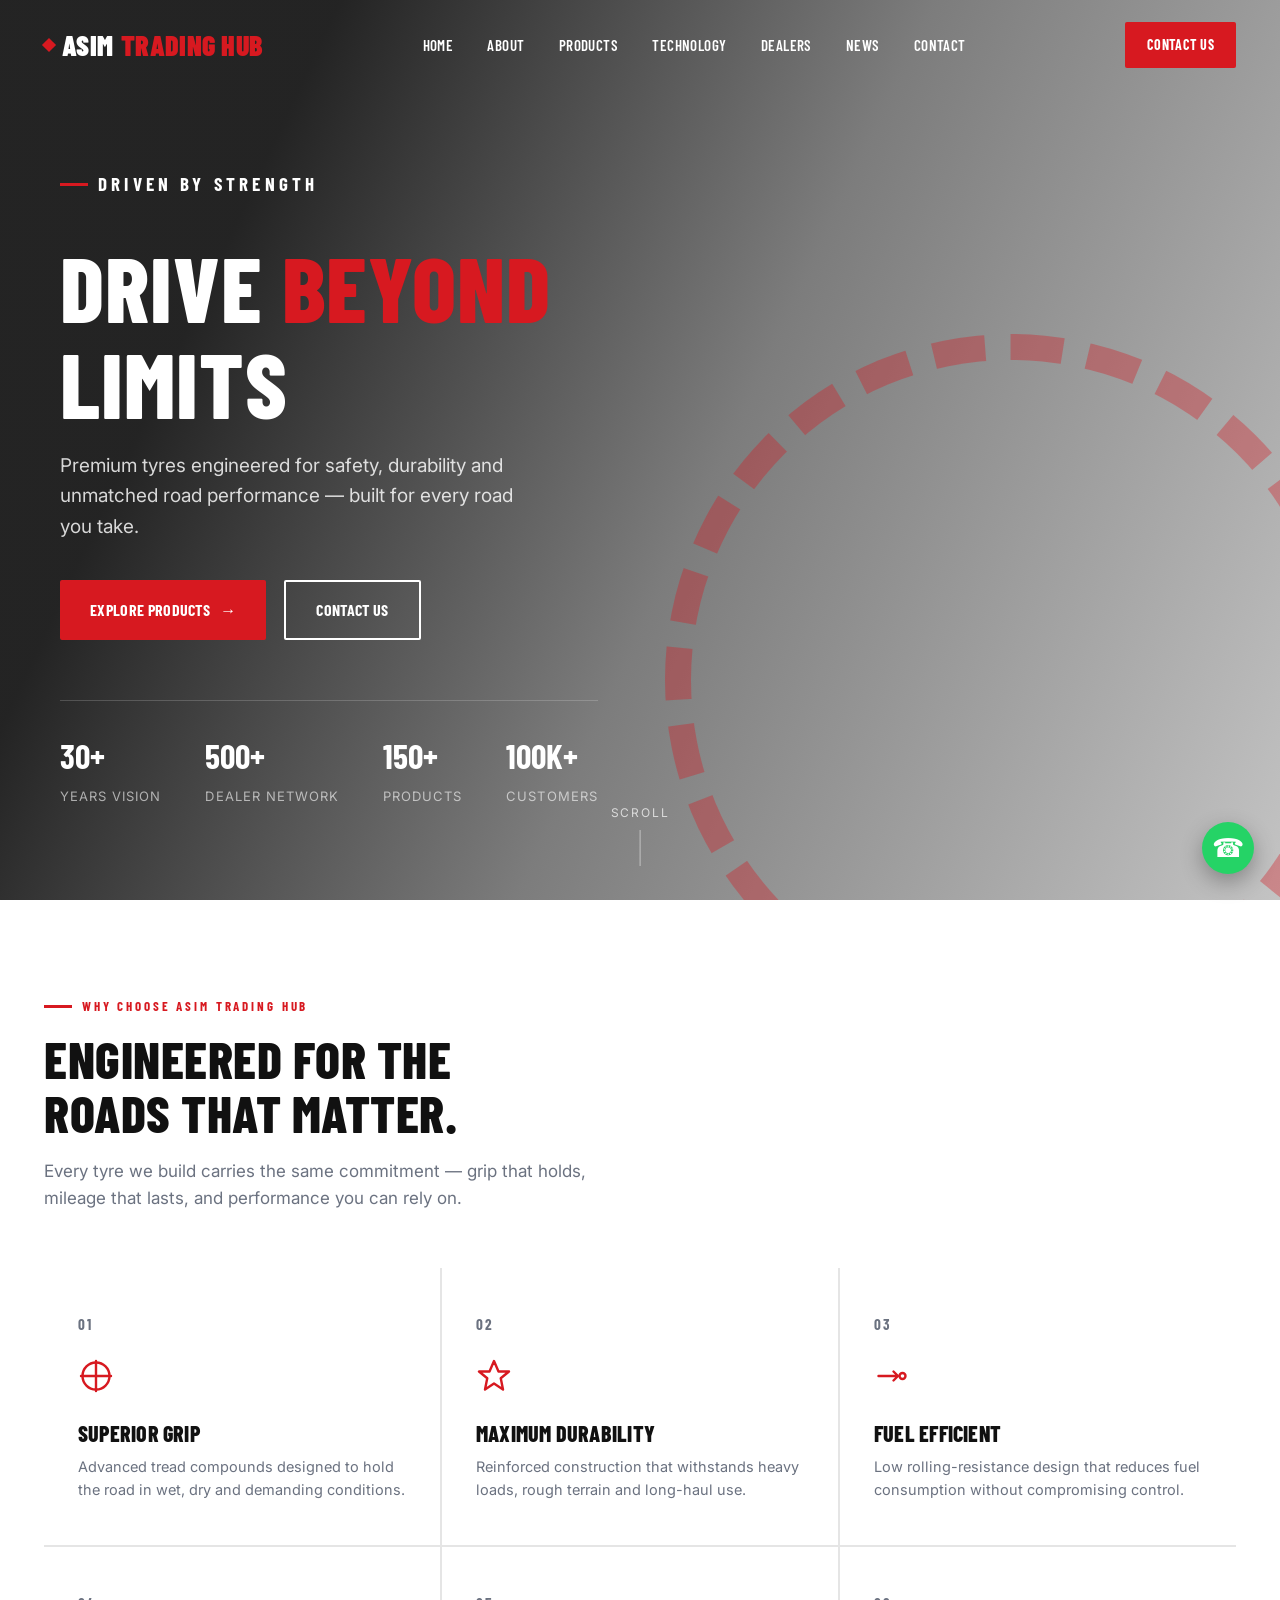
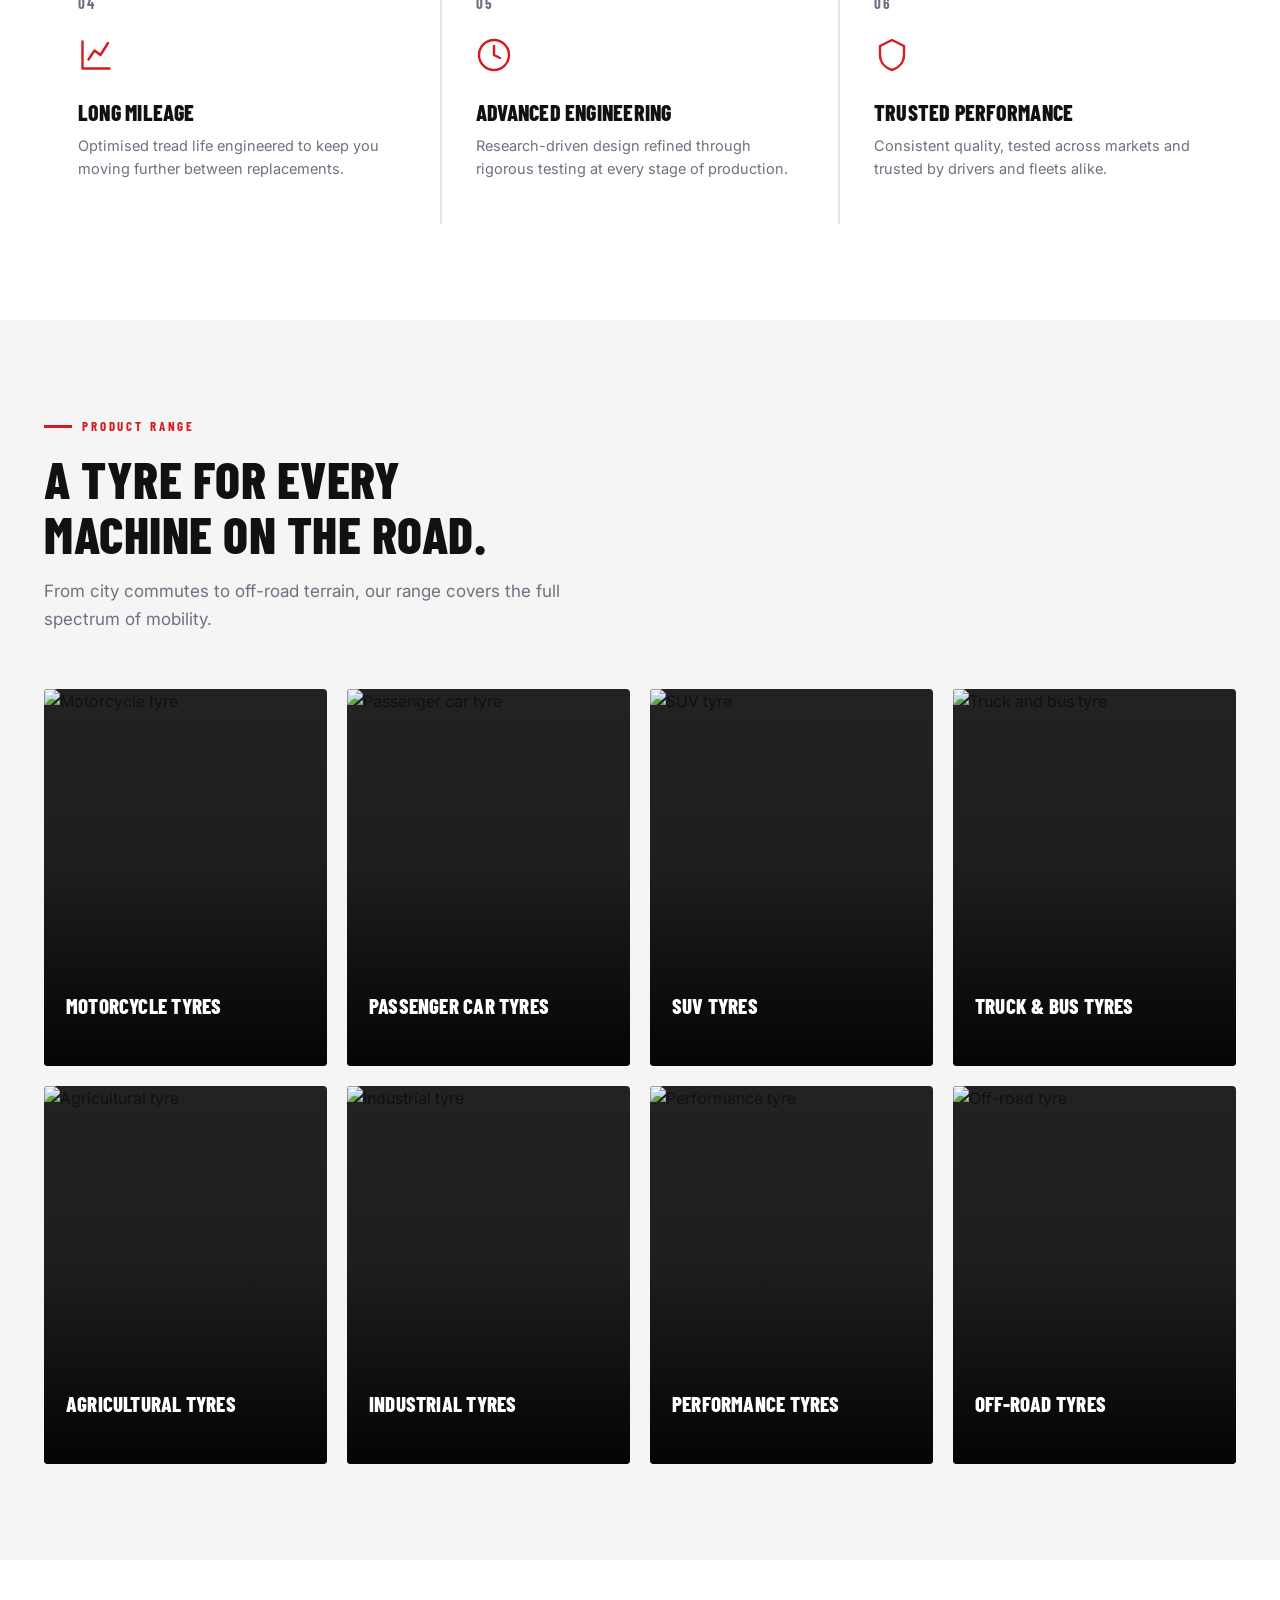
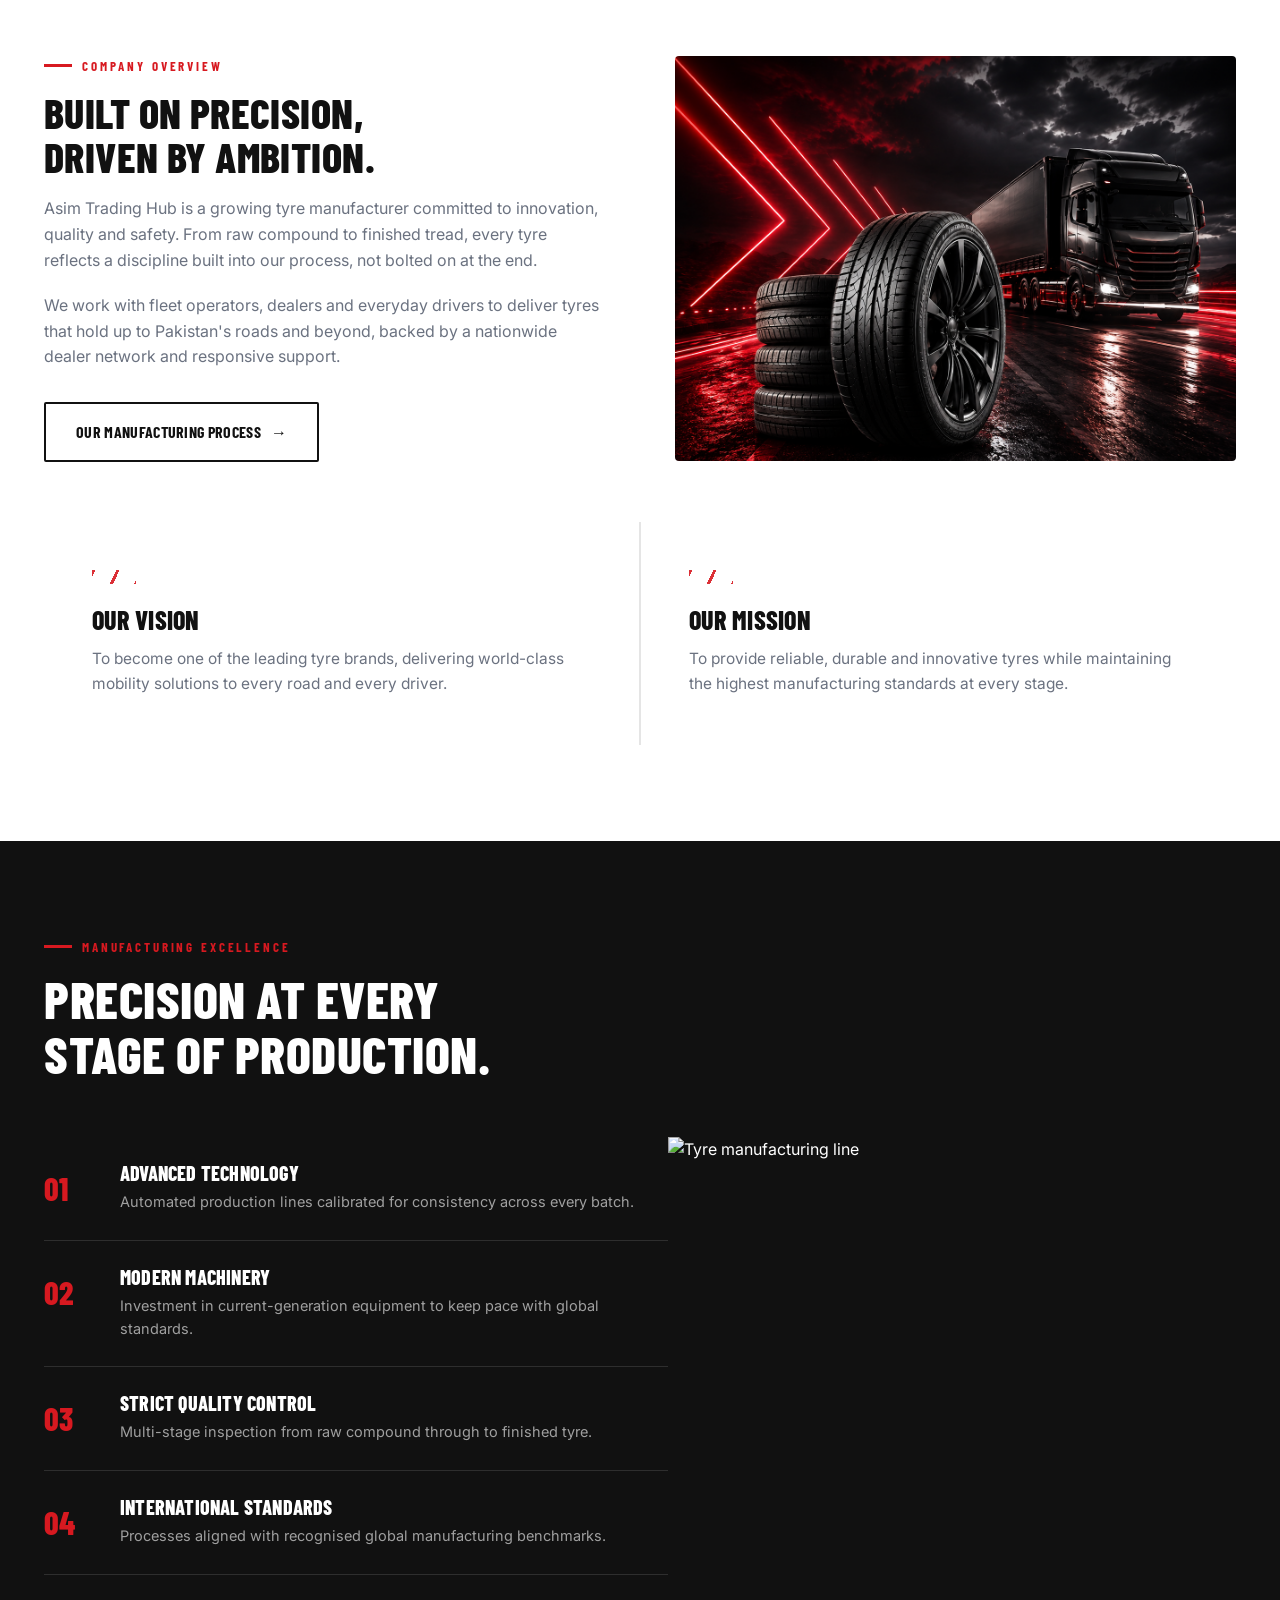
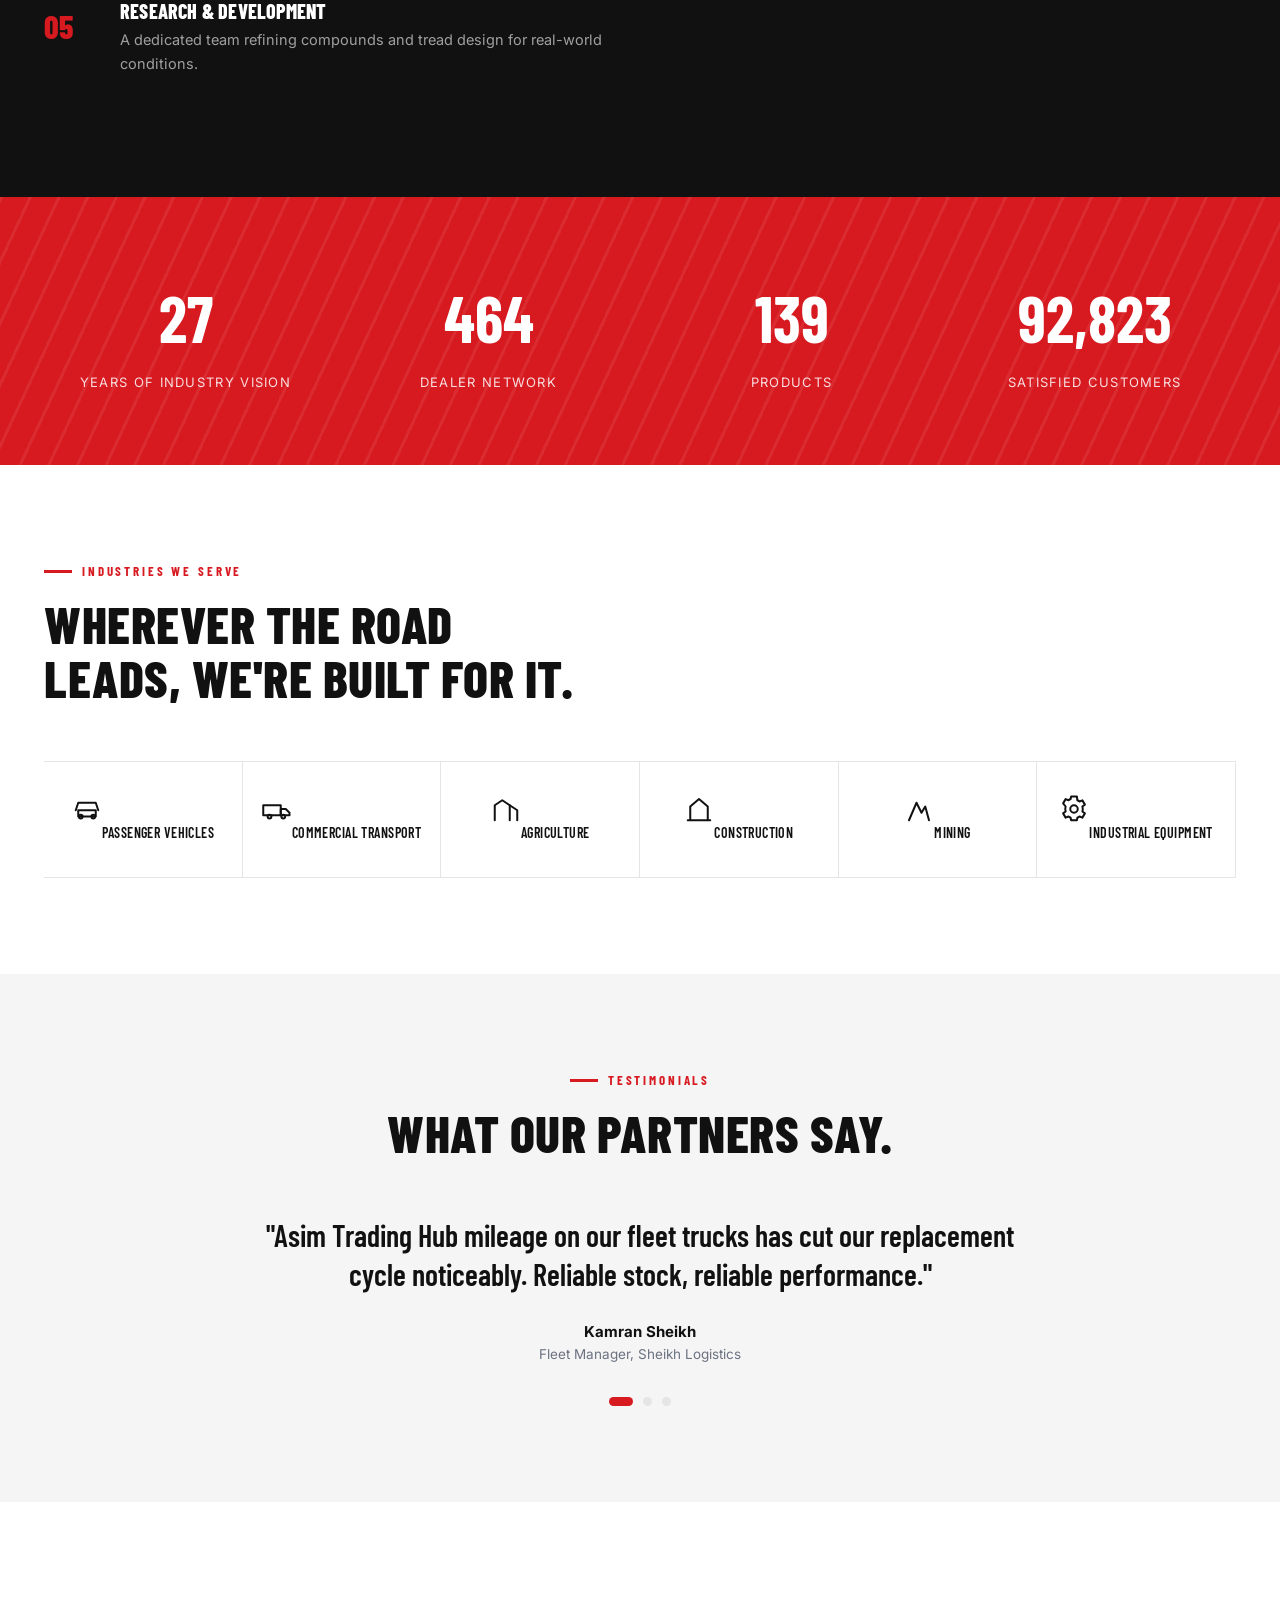
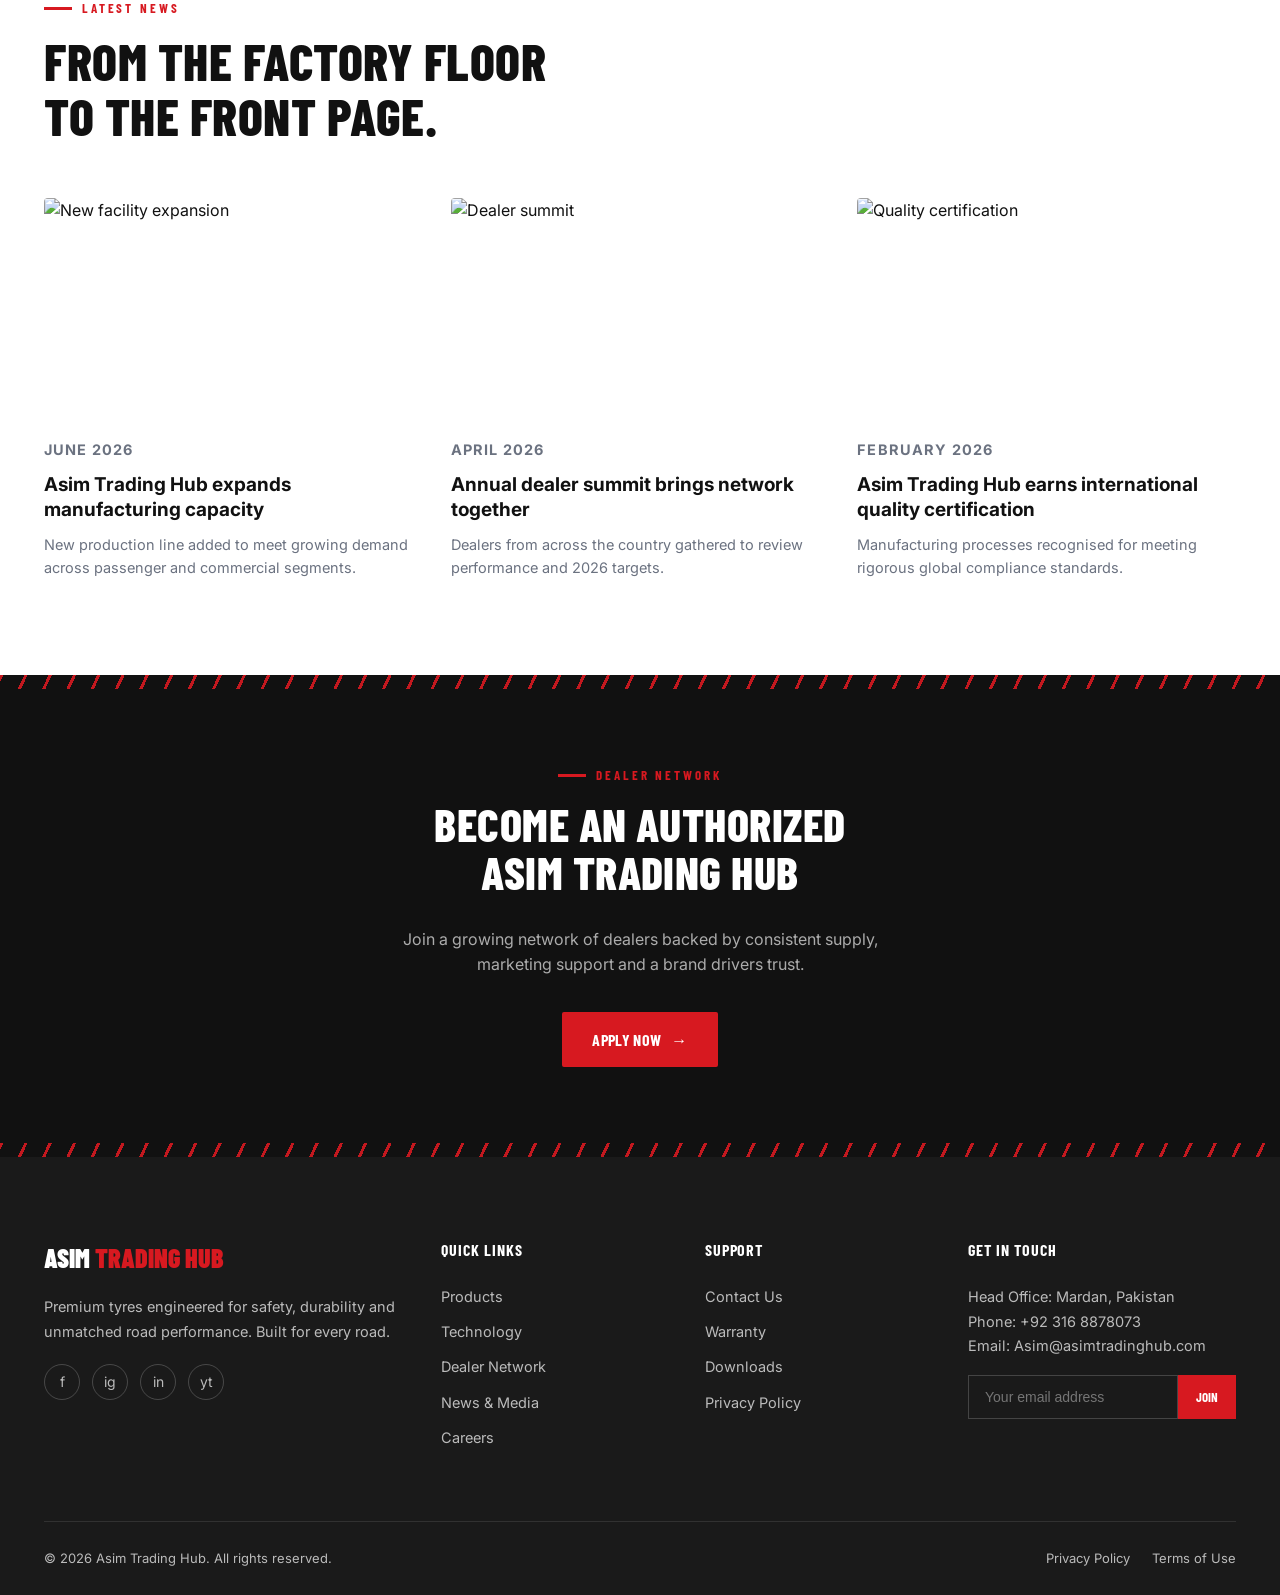
==== commit efdf00c8: "Update index.html" ====
--- a/index.html
+++ b/index.html
@@ -125,7 +125,7 @@
     <div>
       <p class="eyebrow">Company Overview</p>
       <h2 class="section-title" style="font-size:clamp(28px,3.6vw,42px);">Built on precision,<br>driven by ambition.</h2>
-      <p style="color:var(--gray-mid);font-size:16px;margin-bottom:20px;">Azlan Tyre is a growing tyre manufacturer committed to innovation, quality and safety. From raw compound to finished tread, every tyre reflects a discipline built into our process, not bolted on at the end.</p>
+      <p style="color:var(--gray-mid);font-size:16px;margin-bottom:20px;">Asim Trading Hub is a growing tyre manufacturer committed to innovation, quality and safety. From raw compound to finished tread, every tyre reflects a discipline built into our process, not bolted on at the end.</p>
       <p style="color:var(--gray-mid);font-size:16px;margin-bottom:32px;">We work with fleet operators, dealers and everyday drivers to deliver tyres that hold up to Pakistan's roads and beyond, backed by a nationwide dealer network and responsive support.</p>
       <a href="#technology" class="btn btn-outline-dark">Our Manufacturing Process <span class="btn-arrow">→</span></a>
     </div>
--- a/style.css
+++ b/style.css
@@ -30,9 +30,7 @@
 }
 
   h1,h2,h3,h4{font-family:var(--font-head);font-weight:800;text-transform:uppercase;letter-spacing:0.01em;line-height:1.05;}
-  @media (m) {
-    
-  } 
+  
   .eyebrow{
     font-family:var(--font-head);
     font-weight:700;
@@ -89,6 +87,7 @@
   }
 
   /* ===== NAV ===== */
+
   header{
     position:fixed;top:0;left:0;right:0;z-index:1000;
     background:rgba(17,17,17,0.0);
@@ -108,6 +107,24 @@
     letter-spacing:0.01em;
     display:flex;align-items:center;gap:8px;
   }
+
+@media (360px<=width<=425px){
+  
+  .logo{
+    font-family:var(--font-head);
+    font-weight:700;font-size:20px;color:var(--white);
+    letter-spacing:0.01em;
+    display:flex;align-items:center;gap:8px;
+  }
+}
+@media (width<360px){
+  .logo{
+    font-family:var(--font-head);
+    font-weight:700;font-size:14px;color:var(--white);
+    letter-spacing:0.01em;
+    display:flex;align-items:center;gap:8px;
+  }
+}
   .logo span{color:var(--red);}
   .logo .mark{
     width:10px;height:10px;background:var(--red);
@@ -453,7 +470,7 @@
     .news-grid{grid-template-columns:1fr;}
     .footer-grid{grid-template-columns:1fr 1fr;}
   }
-  @media (max-width:768px){
+  @media (max-width:918px){
     nav.main-links{
       position:fixed;top:0;right:-100%;width:78%;height:100vh;background:var(--black);
       flex-direction:column;justify-content:center;gap:30px;transition:right .4s var(--ease);
